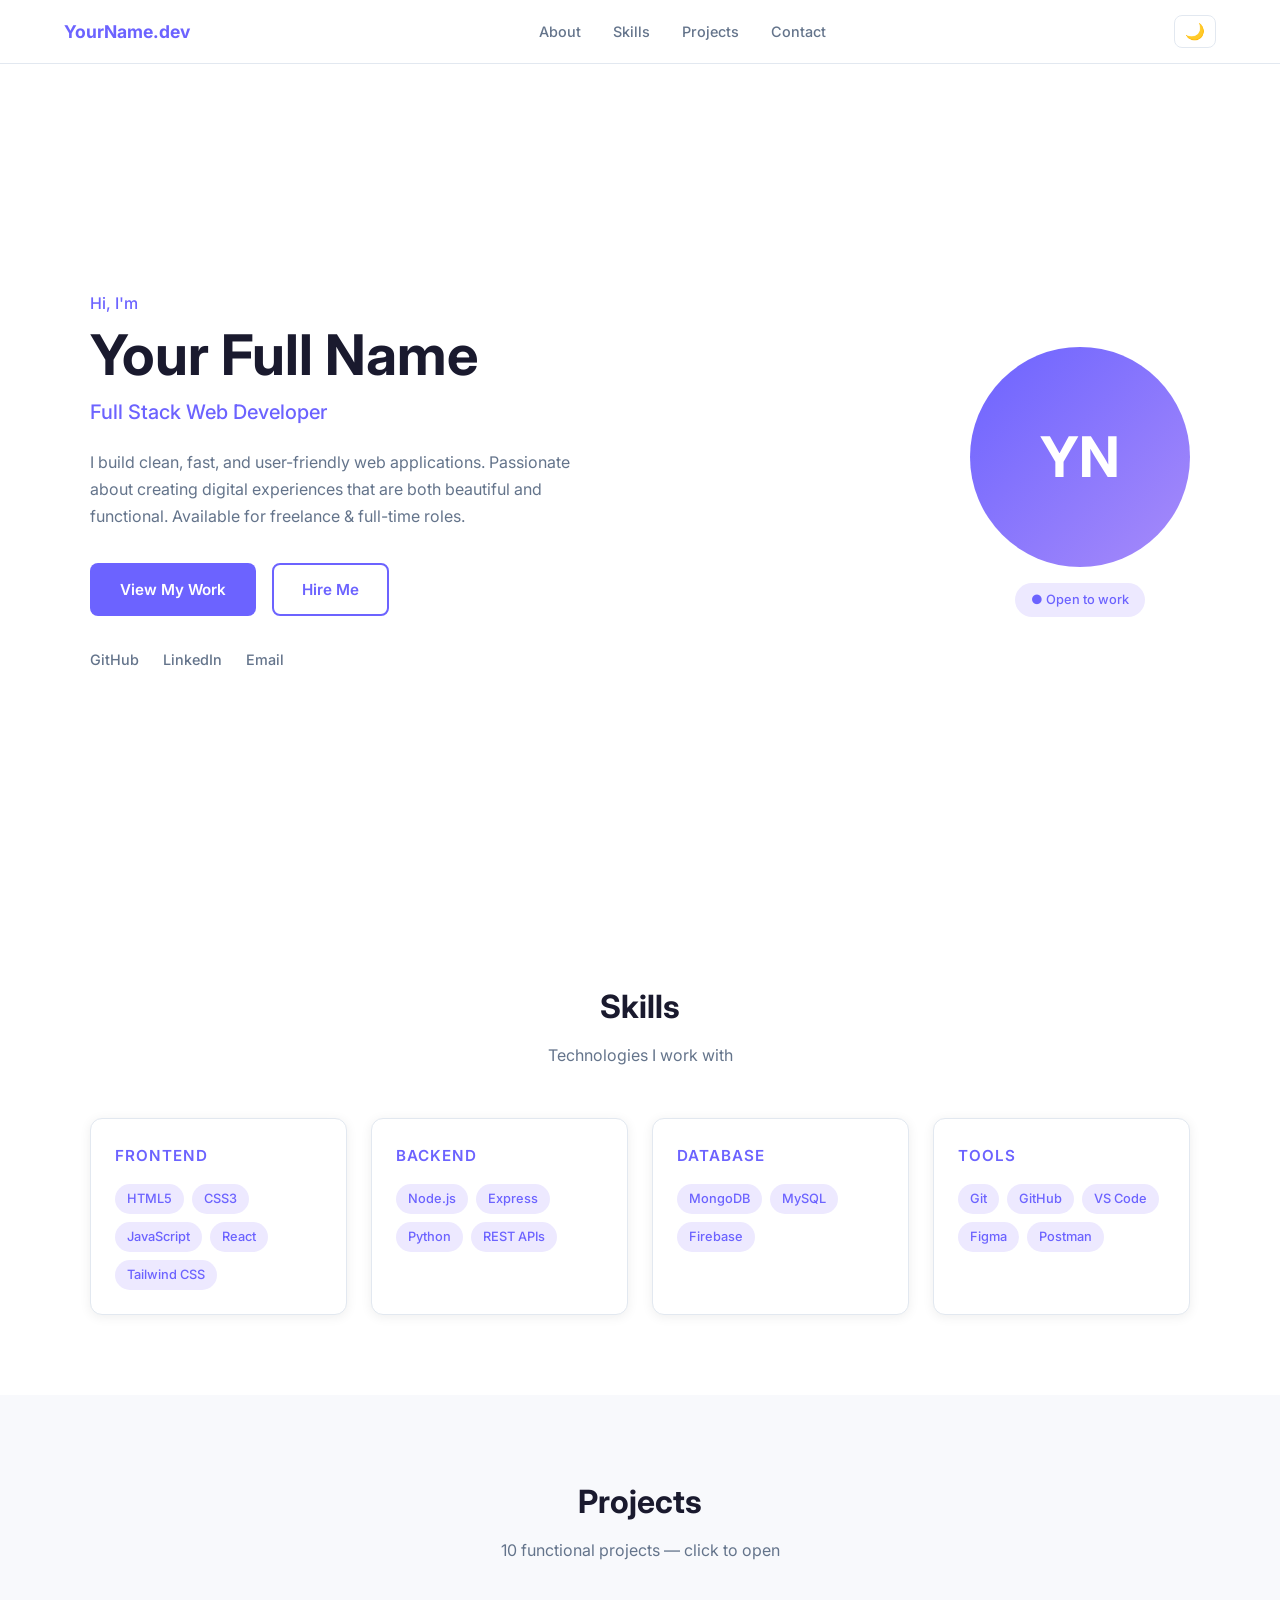
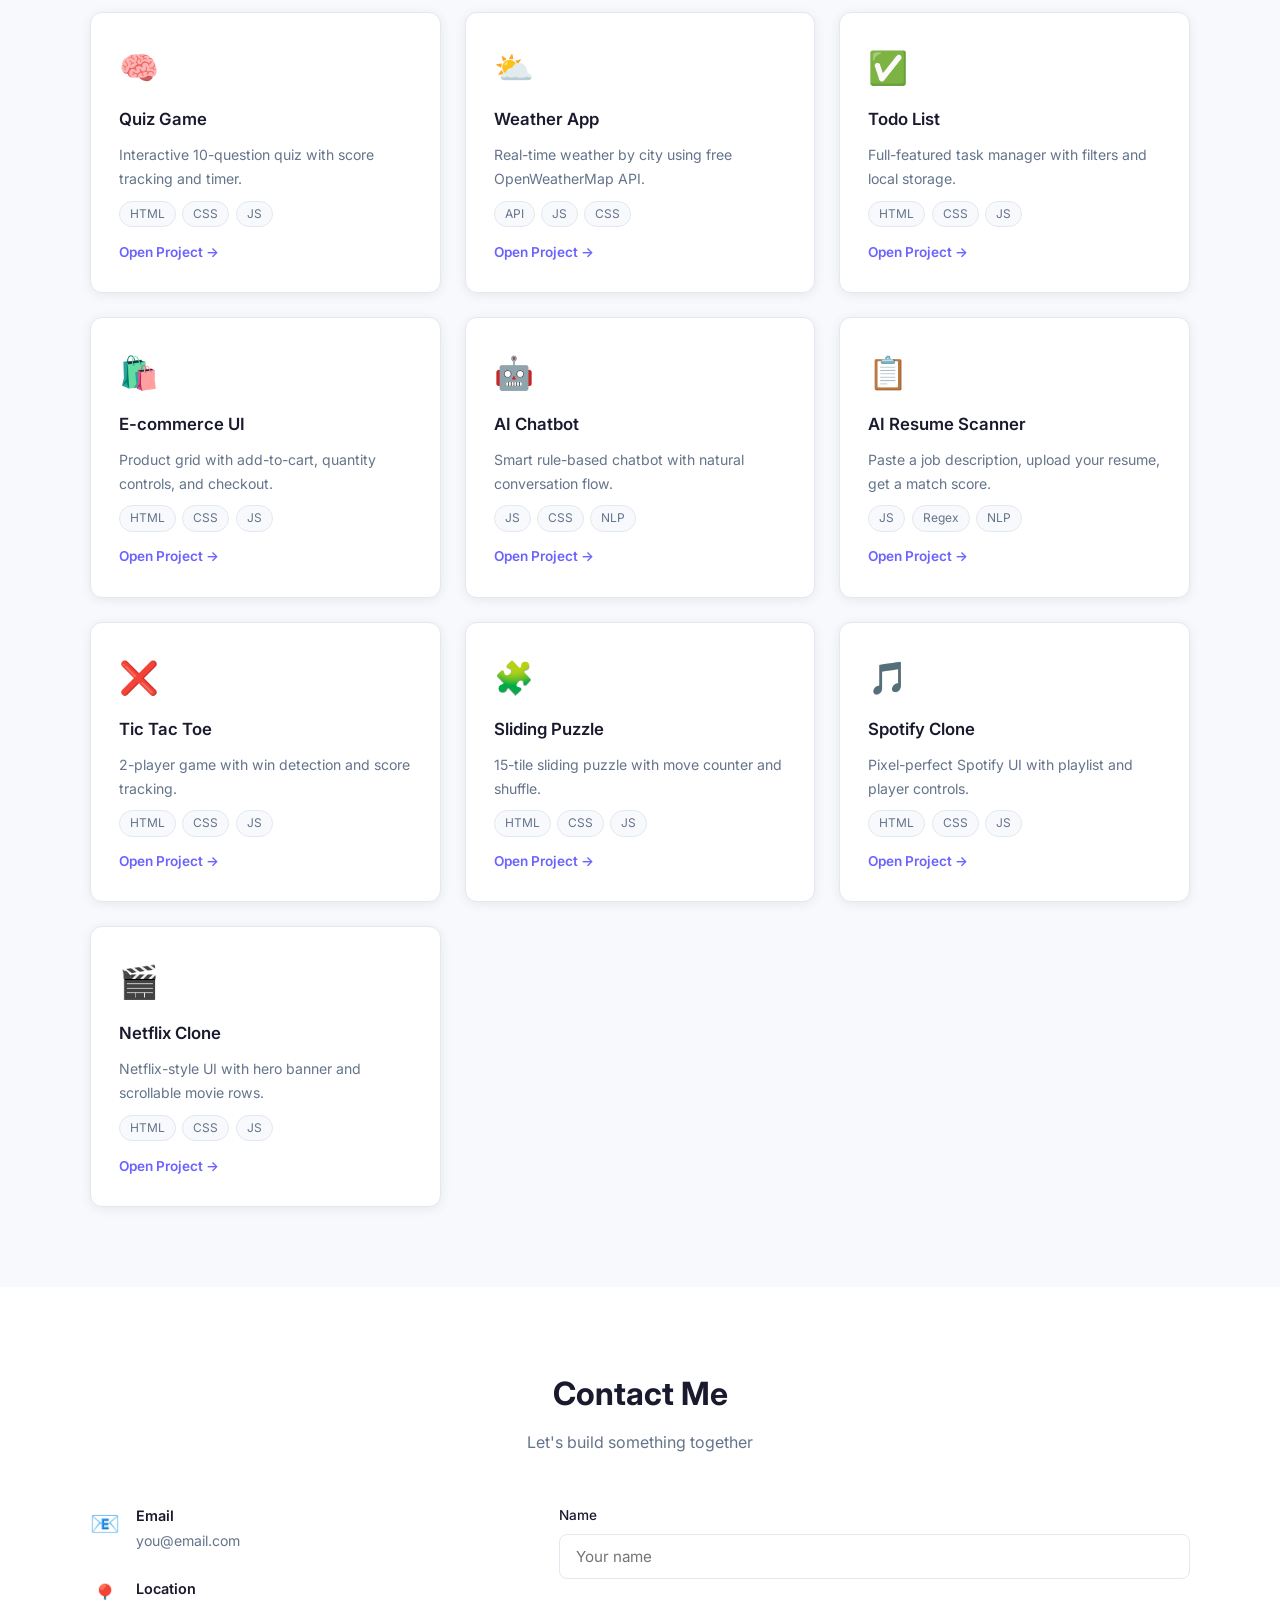
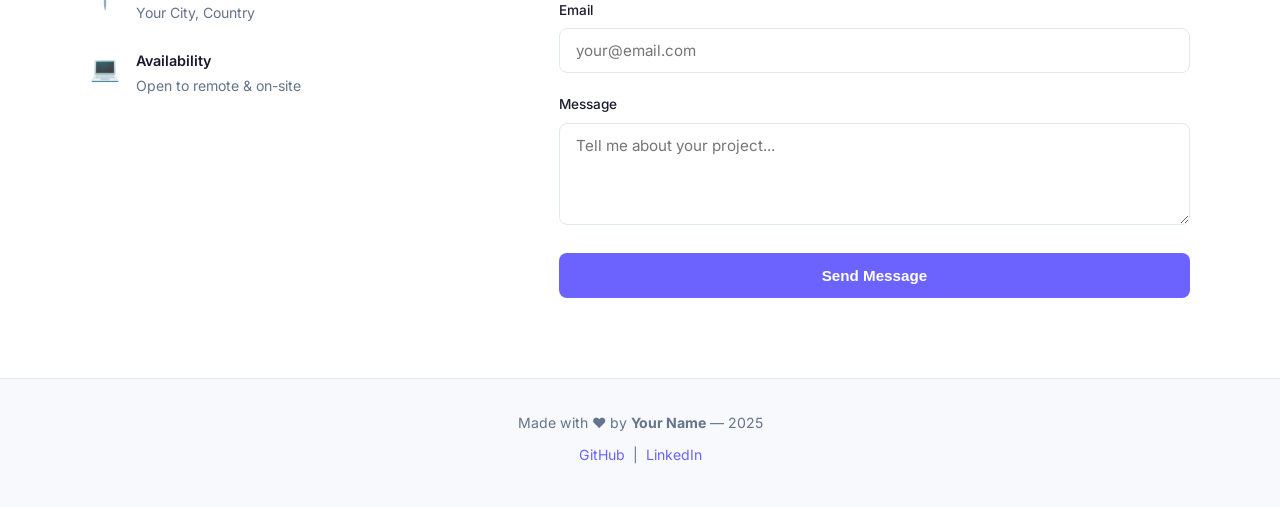
==== index.html @ c2b5650d "My portfolio website" ====
<!DOCTYPE html>
<html lang="en">
<head>
  <meta charset="UTF-8" />
  <meta name="viewport" content="width=device-width, initial-scale=1.0"/>
  <meta name="description" content="Your Name — Full Stack Web Developer Portfolio"/>
  <title>Your Name | Web Developer</title>
  <link rel="stylesheet" href="style.css"/>
  <link rel="preconnect" href="https://fonts.googleapis.com"/>
  <link href="https://fonts.googleapis.com/css2?family=Inter:wght@400;500;600;700&display=swap" rel="stylesheet"/>
</head>
<body>

  <!-- ====== NAVBAR ====== -->
  <nav class="navbar" id="navbar">
    <div class="nav-brand">YourName.dev</div>
    <ul class="nav-links">
      <li><a href="#about">About</a></li>
      <li><a href="#skills">Skills</a></li>
      <li><a href="#projects">Projects</a></li>
      <li><a href="#contact">Contact</a></li>
    </ul>
    <button class="theme-toggle" id="themeToggle" aria-label="Toggle dark mode">🌙</button>
    <button class="hamburger" id="hamburger">&#9776;</button>
  </nav>

  <!-- ====== HERO ====== -->
  <section class="hero" id="about">
    <div class="hero-content">
      <div class="hero-text">
        <p class="hero-greeting">Hi, I'm</p>
        <h1 class="hero-name">Your Full Name</h1>
        <h2 class="hero-title">Full Stack Web Developer</h2>
        <p class="hero-bio">
          I build clean, fast, and user-friendly web applications.
          Passionate about creating digital experiences that are both
          beautiful and functional. Available for freelance & full-time roles.
        </p>
        <div class="hero-buttons">
          <a href="#projects" class="btn btn-primary">View My Work</a>
          <a href="#contact" class="btn btn-outline">Hire Me</a>
        </div>
        <div class="hero-socials">
          <a href="https://github.com/yourhandle" target="_blank">GitHub</a>
          <a href="https://linkedin.com/in/yourhandle" target="_blank">LinkedIn</a>
          <a href="mailto:you@email.com">Email</a>
        </div>
      </div>
      <div class="hero-avatar">
        <div class="avatar-circle">
          <!-- Replace with your photo: <img src="photo.jpg" alt="Your Name"> -->
          <span>YN</span>
        </div>
        <div class="status-badge">&#x25CF; Open to work</div>
      </div>
    </div>
  </section>

  <!-- ====== SKILLS ====== -->
  <section class="section" id="skills">
    <div class="container">
      <h2 class="section-title">Skills</h2>
      <p class="section-subtitle">Technologies I work with</p>
      <div class="skills-grid">
        <div class="skill-category">
          <h3>Frontend</h3>
          <div class="skill-tags">
            <span class="tag">HTML5</span><span class="tag">CSS3</span>
            <span class="tag">JavaScript</span><span class="tag">React</span>
            <span class="tag">Tailwind CSS</span>
          </div>
        </div>
        <div class="skill-category">
          <h3>Backend</h3>
          <div class="skill-tags">
            <span class="tag">Node.js</span><span class="tag">Express</span>
            <span class="tag">Python</span><span class="tag">REST APIs</span>
          </div>
        </div>
        <div class="skill-category">
          <h3>Database</h3>
          <div class="skill-tags">
            <span class="tag">MongoDB</span><span class="tag">MySQL</span>
            <span class="tag">Firebase</span>
          </div>
        </div>
        <div class="skill-category">
          <h3>Tools</h3>
          <div class="skill-tags">
            <span class="tag">Git</span><span class="tag">GitHub</span>
            <span class="tag">VS Code</span><span class="tag">Figma</span>
            <span class="tag">Postman</span>
          </div>
        </div>
      </div>
    </div>
  </section>

  <!-- ====== PROJECTS ====== -->
  <section class="section section-alt" id="projects">
    <div class="container">
      <h2 class="section-title">Projects</h2>
      <p class="section-subtitle">10 functional projects — click to open</p>
      <div class="projects-grid">

        <a href="projects/quiz-game/index.html" class="project-card">
          <div class="project-icon">&#x1F9E0;</div>
          <h3>Quiz Game</h3>
          <p>Interactive 10-question quiz with score tracking and timer.</p>
          <div class="project-tags"><span>HTML</span><span>CSS</span><span>JS</span></div>
          <span class="project-link">Open Project →</span>
        </a>

        <a href="projects/weather-app/index.html" class="project-card">
          <div class="project-icon">&#x26C5;</div>
          <h3>Weather App</h3>
          <p>Real-time weather by city using free OpenWeatherMap API.</p>
          <div class="project-tags"><span>API</span><span>JS</span><span>CSS</span></div>
          <span class="project-link">Open Project →</span>
        </a>

        <a href="projects/todo-list/index.html" class="project-card">
          <div class="project-icon">&#x2705;</div>
          <h3>Todo List</h3>
          <p>Full-featured task manager with filters and local storage.</p>
          <div class="project-tags"><span>HTML</span><span>CSS</span><span>JS</span></div>
          <span class="project-link">Open Project →</span>
        </a>

        <a href="projects/ecommerce/index.html" class="project-card">
          <div class="project-icon">&#x1F6CD;&#xFE0F;</div>
          <h3>E-commerce UI</h3>
          <p>Product grid with add-to-cart, quantity controls, and checkout.</p>
          <div class="project-tags"><span>HTML</span><span>CSS</span><span>JS</span></div>
          <span class="project-link">Open Project →</span>
        </a>

        <a href="projects/chatbot/index.html" class="project-card">
          <div class="project-icon">&#x1F916;</div>
          <h3>AI Chatbot</h3>
          <p>Smart rule-based chatbot with natural conversation flow.</p>
          <div class="project-tags"><span>JS</span><span>CSS</span><span>NLP</span></div>
          <span class="project-link">Open Project →</span>
        </a>

        <a href="projects/resume-scanner/index.html" class="project-card">
          <div class="project-icon">&#x1F4CB;</div>
          <h3>AI Resume Scanner</h3>
          <p>Paste a job description, upload your resume, get a match score.</p>
          <div class="project-tags"><span>JS</span><span>Regex</span><span>NLP</span></div>
          <span class="project-link">Open Project →</span>
        </a>

        <a href="projects/tic-tac-toe/index.html" class="project-card">
          <div class="project-icon">&#x274C;</div>
          <h3>Tic Tac Toe</h3>
          <p>2-player game with win detection and score tracking.</p>
          <div class="project-tags"><span>HTML</span><span>CSS</span><span>JS</span></div>
          <span class="project-link">Open Project →</span>
        </a>

        <a href="projects/puzzle-game/index.html" class="project-card">
          <div class="project-icon">&#x1F9E9;</div>
          <h3>Sliding Puzzle</h3>
          <p>15-tile sliding puzzle with move counter and shuffle.</p>
          <div class="project-tags"><span>HTML</span><span>CSS</span><span>JS</span></div>
          <span class="project-link">Open Project →</span>
        </a>

        <a href="projects/spotify-clone/index.html" class="project-card">
          <div class="project-icon">&#x1F3B5;</div>
          <h3>Spotify Clone</h3>
          <p>Pixel-perfect Spotify UI with playlist and player controls.</p>
          <div class="project-tags"><span>HTML</span><span>CSS</span><span>JS</span></div>
          <span class="project-link">Open Project →</span>
        </a>

        <a href="projects/netflix-clone/index.html" class="project-card">
          <div class="project-icon">&#x1F3AC;</div>
          <h3>Netflix Clone</h3>
          <p>Netflix-style UI with hero banner and scrollable movie rows.</p>
          <div class="project-tags"><span>HTML</span><span>CSS</span><span>JS</span></div>
          <span class="project-link">Open Project →</span>
        </a>

      </div>
    </div>
  </section>

  <!-- ====== CONTACT ====== -->
  <section class="section" id="contact">
    <div class="container contact-container">
      <h2 class="section-title">Contact Me</h2>
      <p class="section-subtitle">Let's build something together</p>
      <div class="contact-grid">
        <div class="contact-info">
          <div class="contact-item">
            <span class="contact-icon">&#x1F4E7;</span>
            <div><strong>Email</strong><p>you@email.com</p></div>
          </div>
          <div class="contact-item">
            <span class="contact-icon">&#x1F4CD;</span>
            <div><strong>Location</strong><p>Your City, Country</p></div>
          </div>
          <div class="contact-item">
            <span class="contact-icon">&#x1F4BB;</span>
            <div><strong>Availability</strong><p>Open to remote & on-site</p></div>
          </div>
        </div>
        <form class="contact-form" id="contactForm">
          <div class="form-group">
            <label for="name">Name</label>
            <input type="text" id="name" placeholder="Your name" required/>
          </div>
          <div class="form-group">
            <label for="email">Email</label>
            <input type="email" id="email" placeholder="your@email.com" required/>
          </div>
          <div class="form-group">
            <label for="message">Message</label>
            <textarea id="message" rows="4" placeholder="Tell me about your project..." required></textarea>
          </div>
          <button type="submit" class="btn btn-primary full-width">Send Message</button>
        </form>
      </div>
    </div>
  </section>

  <!-- ====== FOOTER ====== -->
  <footer class="footer">
    <p>Made with &#x2665; by <strong>Your Name</strong> &mdash; 2025</p>
    <p><a href="https://github.com/yourhandle" target="_blank">GitHub</a> &nbsp;|&nbsp;
       <a href="https://linkedin.com/in/yourhandle" target="_blank">LinkedIn</a></p>
  </footer>

  <script src="script.js"></script>
</body>
</html>
---- style.css ----
/* ===== RESET & VARIABLES ===== */
*, *::before, *::after { box-sizing: border-box; margin: 0; padding: 0; }

:root {
  --bg: #ffffff;
  --bg-alt: #f8f9fc;
  --text: #1a1a2e;
  --text-muted: #64748b;
  --accent: #6c63ff;
  --accent-light: #ede9ff;
  --border: #e2e8f0;
  --card-shadow: 0 2px 12px rgba(0,0,0,0.07);
  --radius: 12px;
  --font: 'Inter', sans-serif;
  --transition: 0.25s ease;
}

[data-theme="dark"] {
  --bg: #0f0f1a;
  --bg-alt: #1a1a2e;
  --text: #f0f0ff;
  --text-muted: #94a3b8;
  --accent: #a78bfa;
  --accent-light: #2d2b55;
  --border: #2d2b55;
  --card-shadow: 0 2px 12px rgba(0,0,0,0.4);
}

html { scroll-behavior: smooth; }
body { font-family: var(--font); background: var(--bg); color: var(--text); line-height: 1.7; transition: background var(--transition), color var(--transition); }

a { text-decoration: none; color: inherit; }

/* ===== NAVBAR ===== */
.navbar {
  position: sticky; top: 0; z-index: 1000;
  display: flex; align-items: center; justify-content: space-between;
  padding: 0 5%; height: 64px;
  background: rgba(255,255,255,0.9); backdrop-filter: blur(12px);
  border-bottom: 1px solid var(--border);
  transition: background var(--transition);
}
[data-theme="dark"] .navbar { background: rgba(15,15,26,0.9); }
.nav-brand { font-size: 1.1rem; font-weight: 700; color: var(--accent); }
.nav-links { display: flex; gap: 2rem; list-style: none; }
.nav-links a { font-size: 0.9rem; font-weight: 500; color: var(--text-muted); transition: color var(--transition); }
.nav-links a:hover { color: var(--accent); }
.theme-toggle { background: none; border: 1px solid var(--border); border-radius: 8px; padding: 6px 10px; cursor: pointer; font-size: 1rem; color: var(--text); }
.hamburger { display: none; background: none; border: none; font-size: 1.5rem; cursor: pointer; color: var(--text); }

/* ===== HERO ===== */
.hero { min-height: calc(100vh - 64px); display: flex; align-items: center; padding: 4rem 5%; }
.hero-content { display: flex; align-items: center; justify-content: space-between; gap: 3rem; max-width: 1100px; margin: auto; width: 100%; }
.hero-text { flex: 1; }
.hero-greeting { color: var(--accent); font-weight: 500; font-size: 1rem; margin-bottom: 0.5rem; }
.hero-name { font-size: clamp(2.2rem, 5vw, 3.5rem); font-weight: 700; line-height: 1.1; margin-bottom: 0.5rem; }
.hero-title { font-size: 1.25rem; color: var(--accent); font-weight: 500; margin-bottom: 1.25rem; }
.hero-bio { color: var(--text-muted); max-width: 500px; margin-bottom: 2rem; font-size: 1rem; }
.hero-buttons { display: flex; gap: 1rem; flex-wrap: wrap; margin-bottom: 2rem; }
.hero-socials { display: flex; gap: 1.5rem; }
.hero-socials a { color: var(--text-muted); font-size: 0.9rem; font-weight: 500; border-bottom: 1px solid transparent; transition: all var(--transition); }
.hero-socials a:hover { color: var(--accent); border-color: var(--accent); }

.hero-avatar { flex-shrink: 0; text-align: center; }
.avatar-circle {
  width: 220px; height: 220px; border-radius: 50%;
  background: linear-gradient(135deg, var(--accent), #a78bfa);
  display: flex; align-items: center; justify-content: center;
  font-size: 3.5rem; font-weight: 700; color: white;
  margin: 0 auto 1rem; overflow: hidden;
}
.avatar-circle img { width: 100%; height: 100%; object-fit: cover; }
.status-badge { display: inline-block; padding: 6px 16px; background: var(--accent-light); color: var(--accent); border-radius: 99px; font-size: 0.8rem; font-weight: 500; }

/* ===== BUTTONS ===== */
.btn { display: inline-block; padding: 0.75rem 1.75rem; border-radius: 8px; font-size: 0.95rem; font-weight: 600; cursor: pointer; transition: all var(--transition); border: 2px solid transparent; }
.btn-primary { background: var(--accent); color: white; }
.btn-primary:hover { background: #5a52d5; transform: translateY(-1px); }
.btn-outline { border-color: var(--accent); color: var(--accent); background: transparent; }
.btn-outline:hover { background: var(--accent-light); }
.full-width { width: 100%; text-align: center; }

/* ===== SECTIONS ===== */
.section { padding: 5rem 5%; }
.section-alt { background: var(--bg-alt); }
.container { max-width: 1100px; margin: auto; }
.section-title { font-size: 2rem; font-weight: 700; text-align: center; margin-bottom: 0.5rem; }
.section-subtitle { text-align: center; color: var(--text-muted); margin-bottom: 3rem; font-size: 1rem; }

/* ===== SKILLS ===== */
.skills-grid { display: grid; grid-template-columns: repeat(auto-fit, minmax(220px, 1fr)); gap: 1.5rem; }
.skill-category { background: var(--bg); border: 1px solid var(--border); border-radius: var(--radius); padding: 1.5rem; box-shadow: var(--card-shadow); }
.skill-category h3 { font-size: 0.95rem; text-transform: uppercase; letter-spacing: 1px; color: var(--accent); margin-bottom: 1rem; font-weight: 600; }
.skill-tags { display: flex; flex-wrap: wrap; gap: 0.5rem; }
.tag { background: var(--accent-light); color: var(--accent); padding: 4px 12px; border-radius: 99px; font-size: 0.8rem; font-weight: 500; }

/* ===== PROJECTS GRID ===== */
.projects-grid { display: grid; grid-template-columns: repeat(auto-fill, minmax(280px, 1fr)); gap: 1.5rem; }
.project-card {
  background: var(--bg); border: 1px solid var(--border); border-radius: var(--radius);
  padding: 1.75rem; box-shadow: var(--card-shadow);
  display: flex; flex-direction: column; gap: 0.6rem;
  transition: transform var(--transition), box-shadow var(--transition), border-color var(--transition);
  cursor: pointer;
}
.project-card:hover { transform: translateY(-4px); box-shadow: 0 8px 24px rgba(108,99,255,0.15); border-color: var(--accent); }
.project-icon { font-size: 2rem; }
.project-card h3 { font-size: 1.05rem; font-weight: 600; }
.project-card p { color: var(--text-muted); font-size: 0.88rem; flex: 1; }
.project-tags { display: flex; flex-wrap: wrap; gap: 0.4rem; }
.project-tags span { background: var(--bg-alt); border: 1px solid var(--border); color: var(--text-muted); padding: 2px 10px; border-radius: 99px; font-size: 0.75rem; }
.project-link { color: var(--accent); font-size: 0.85rem; font-weight: 600; margin-top: 0.25rem; }

/* ===== CONTACT ===== */
.contact-grid { display: grid; grid-template-columns: 1fr 1.5fr; gap: 3rem; align-items: start; }
.contact-info { display: flex; flex-direction: column; gap: 1.5rem; }
.contact-item { display: flex; align-items: flex-start; gap: 1rem; }
.contact-icon { font-size: 1.5rem; }
.contact-item strong { display: block; font-size: 0.9rem; font-weight: 600; }
.contact-item p { color: var(--text-muted); font-size: 0.88rem; }
.contact-form { display: flex; flex-direction: column; gap: 1.25rem; }
.form-group label { display: block; font-size: 0.85rem; font-weight: 500; margin-bottom: 0.4rem; }
.form-group input, .form-group textarea {
  width: 100%; padding: 0.75rem 1rem;
  border: 1px solid var(--border); border-radius: 8px;
  background: var(--bg); color: var(--text); font-family: var(--font); font-size: 0.95rem;
  transition: border-color var(--transition);
}
.form-group input:focus, .form-group textarea:focus { outline: none; border-color: var(--accent); }
.form-group textarea { resize: vertical; }

/* ===== FOOTER ===== */
.footer { background: var(--bg-alt); border-top: 1px solid var(--border); text-align: center; padding: 2rem; }
.footer p { color: var(--text-muted); font-size: 0.88rem; margin-bottom: 0.5rem; }
.footer a { color: var(--accent); }

/* ===== ANIMATIONS ===== */
.fade-in { opacity: 0; transform: translateY(24px); transition: opacity 0.6s ease, transform 0.6s ease; }
.fade-in.visible { opacity: 1; transform: translateY(0); }

/* ===== RESPONSIVE ===== */
@media (max-width: 768px) {
  .hero-content { flex-direction: column-reverse; text-align: center; }
  .hero-bio { margin: 0 auto 2rem; }
  .hero-buttons, .hero-socials { justify-content: center; }
  .avatar-circle { width: 160px; height: 160px; font-size: 2.5rem; }
  .nav-links { display: none; flex-direction: column; position: absolute; top: 64px; left: 0; right: 0; background: var(--bg); border-bottom: 1px solid var(--border); padding: 1rem; gap: 1rem; }
  .nav-links.open { display: flex; }
  .hamburger { display: block; }
  .contact-grid { grid-template-columns: 1fr; }
  .section { padding: 3.5rem 5%; }
}
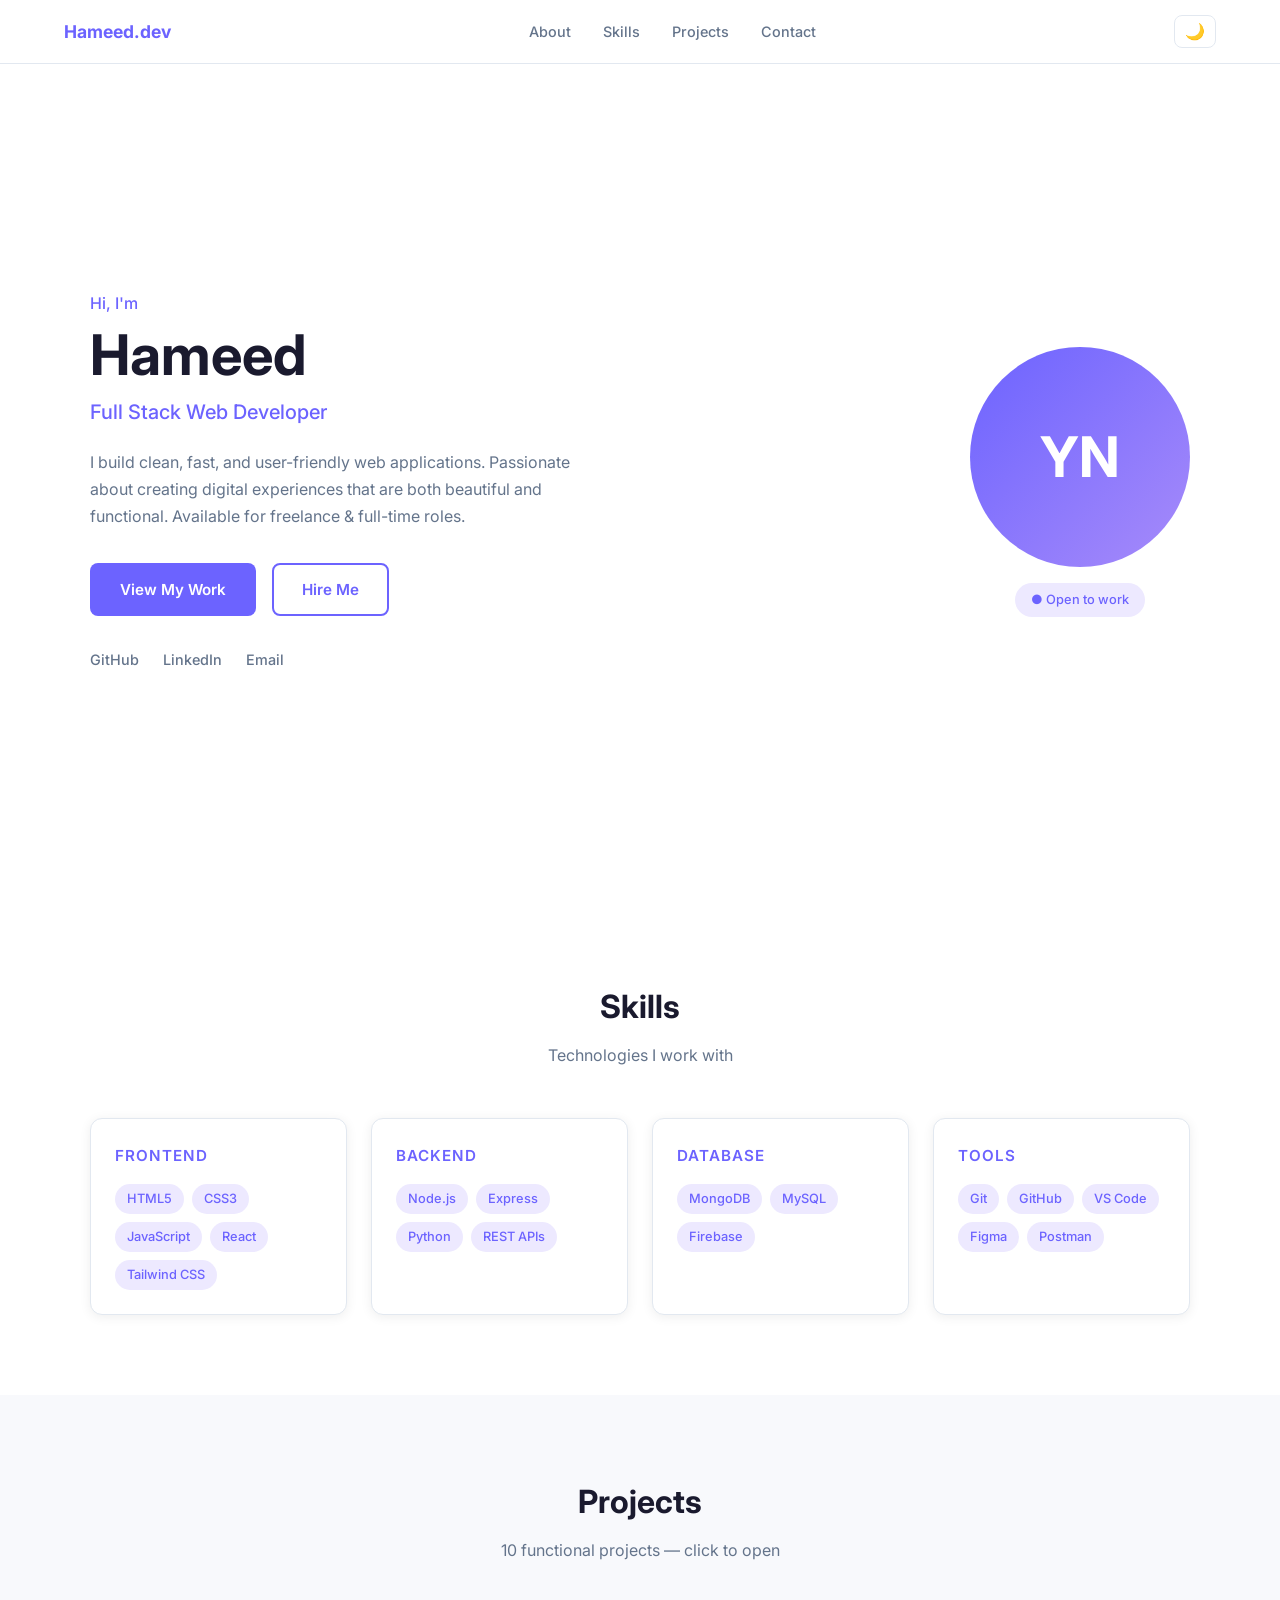
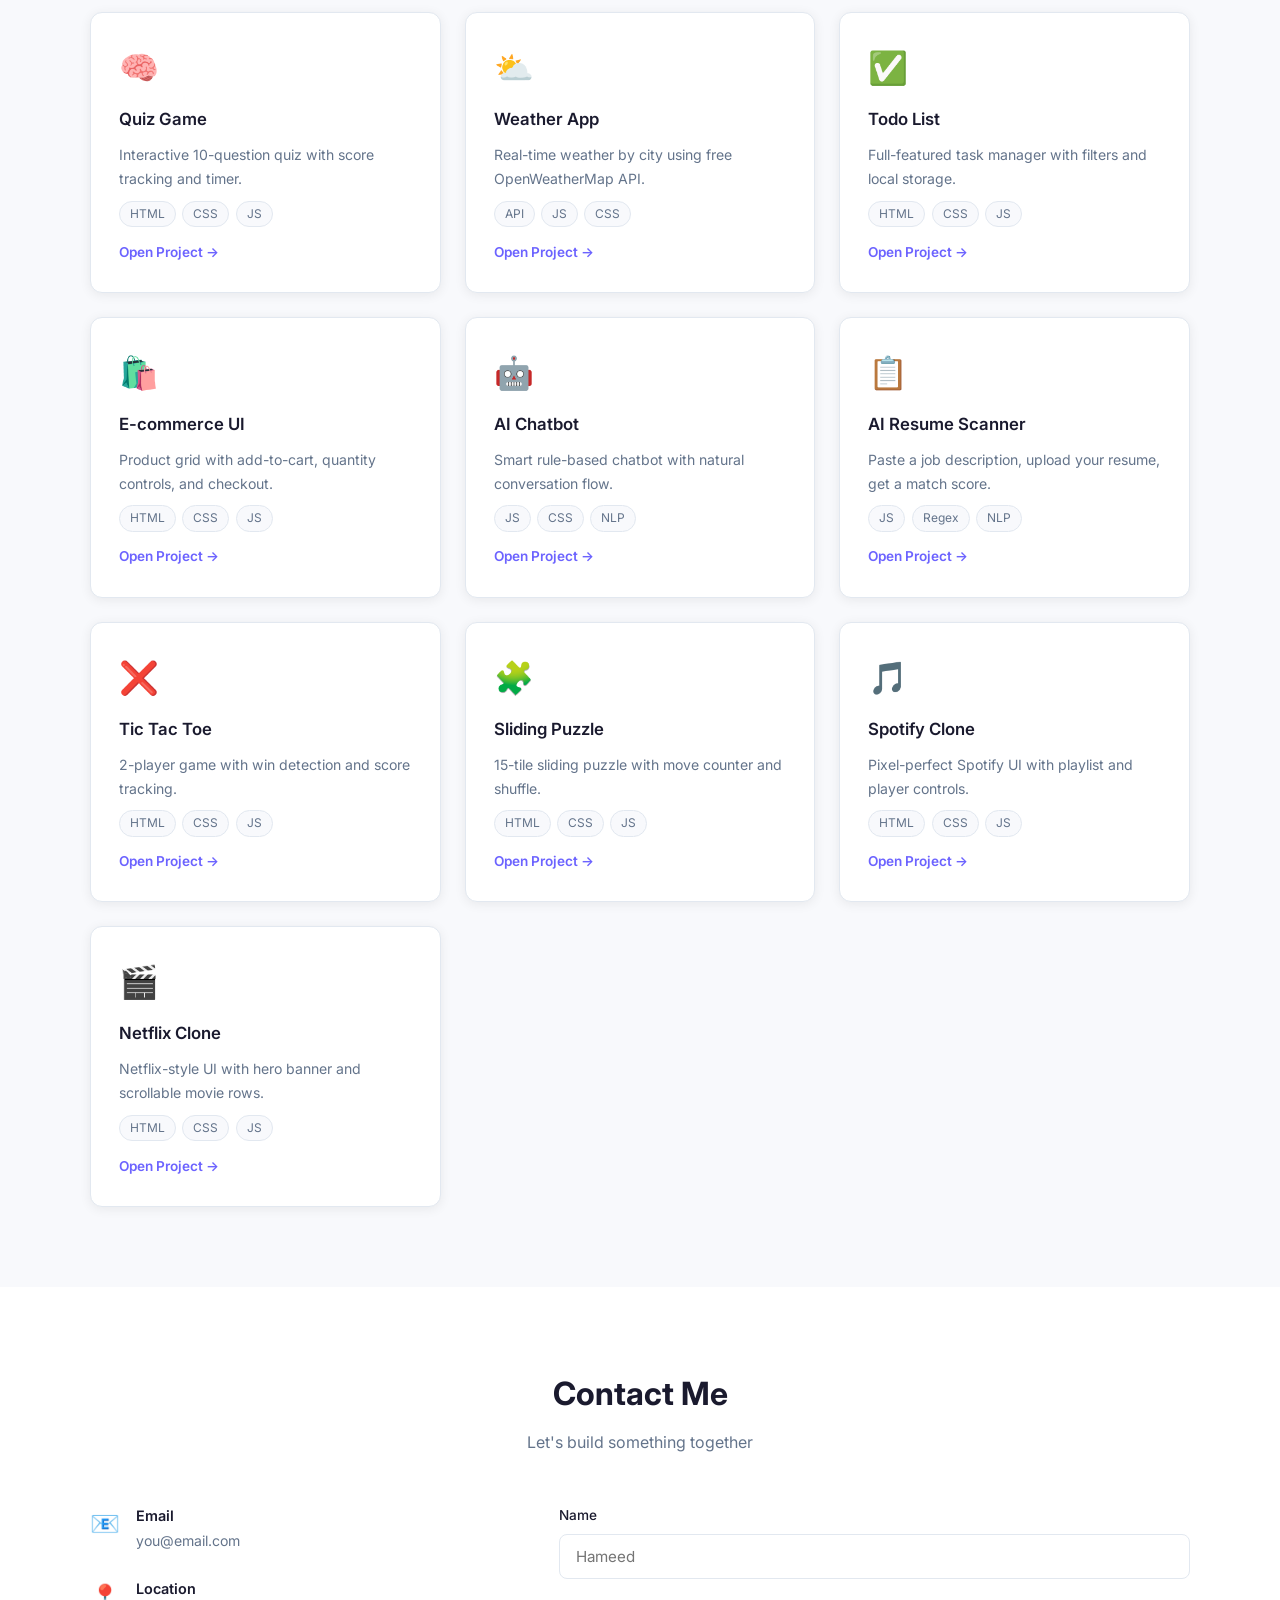
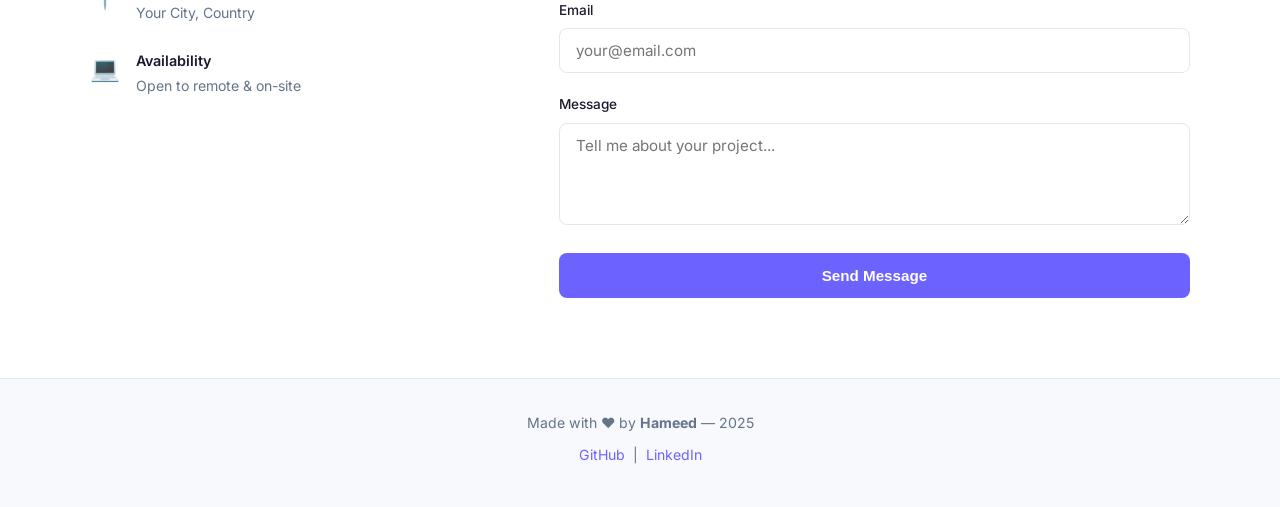
==== commit 46c68623: "remove site" ====
--- a/index.html
+++ b/index.html
@@ -3,7 +3,7 @@
 <head>
   <meta charset="UTF-8" />
   <meta name="viewport" content="width=device-width, initial-scale=1.0"/>
-  <meta name="description" content="Your Name — Full Stack Web Developer Portfolio"/>
+  <meta name="description" content="Hameed — Full Stack Web Developer Portfolio"/>
   <title>Your Name | Web Developer</title>
   <link rel="stylesheet" href="style.css"/>
   <link rel="preconnect" href="https://fonts.googleapis.com"/>
@@ -13,7 +13,7 @@
 
   <!-- ====== NAVBAR ====== -->
   <nav class="navbar" id="navbar">
-    <div class="nav-brand">YourName.dev</div>
+    <div class="nav-brand">Hameed.dev</div>
     <ul class="nav-links">
       <li><a href="#about">About</a></li>
       <li><a href="#skills">Skills</a></li>
@@ -29,7 +29,7 @@
     <div class="hero-content">
       <div class="hero-text">
         <p class="hero-greeting">Hi, I'm</p>
-        <h1 class="hero-name">Your Full Name</h1>
+        <h1 class="hero-name">Hameed</h1>
         <h2 class="hero-title">Full Stack Web Developer</h2>
         <p class="hero-bio">
           I build clean, fast, and user-friendly web applications.
@@ -48,7 +48,7 @@
       </div>
       <div class="hero-avatar">
         <div class="avatar-circle">
-          <!-- Replace with your photo: <img src="photo.jpg" alt="Your Name"> -->
+          <!-- Replace with your photo: <img src="photo.png" alt="Hameed"> -->
           <span>YN</span>
         </div>
         <div class="status-badge">&#x25CF; Open to work</div>
@@ -210,7 +210,7 @@
         <form class="contact-form" id="contactForm">
           <div class="form-group">
             <label for="name">Name</label>
-            <input type="text" id="name" placeholder="Your name" required/>
+            <input type="text" id="name" placeholder="Hameed" required/>
           </div>
           <div class="form-group">
             <label for="email">Email</label>
@@ -228,7 +228,7 @@
 
   <!-- ====== FOOTER ====== -->
   <footer class="footer">
-    <p>Made with &#x2665; by <strong>Your Name</strong> &mdash; 2025</p>
+    <p>Made with &#x2665; by <strong>Hameed</strong> &mdash; 2025</p>
     <p><a href="https://github.com/yourhandle" target="_blank">GitHub</a> &nbsp;|&nbsp;
        <a href="https://linkedin.com/in/yourhandle" target="_blank">LinkedIn</a></p>
   </footer>
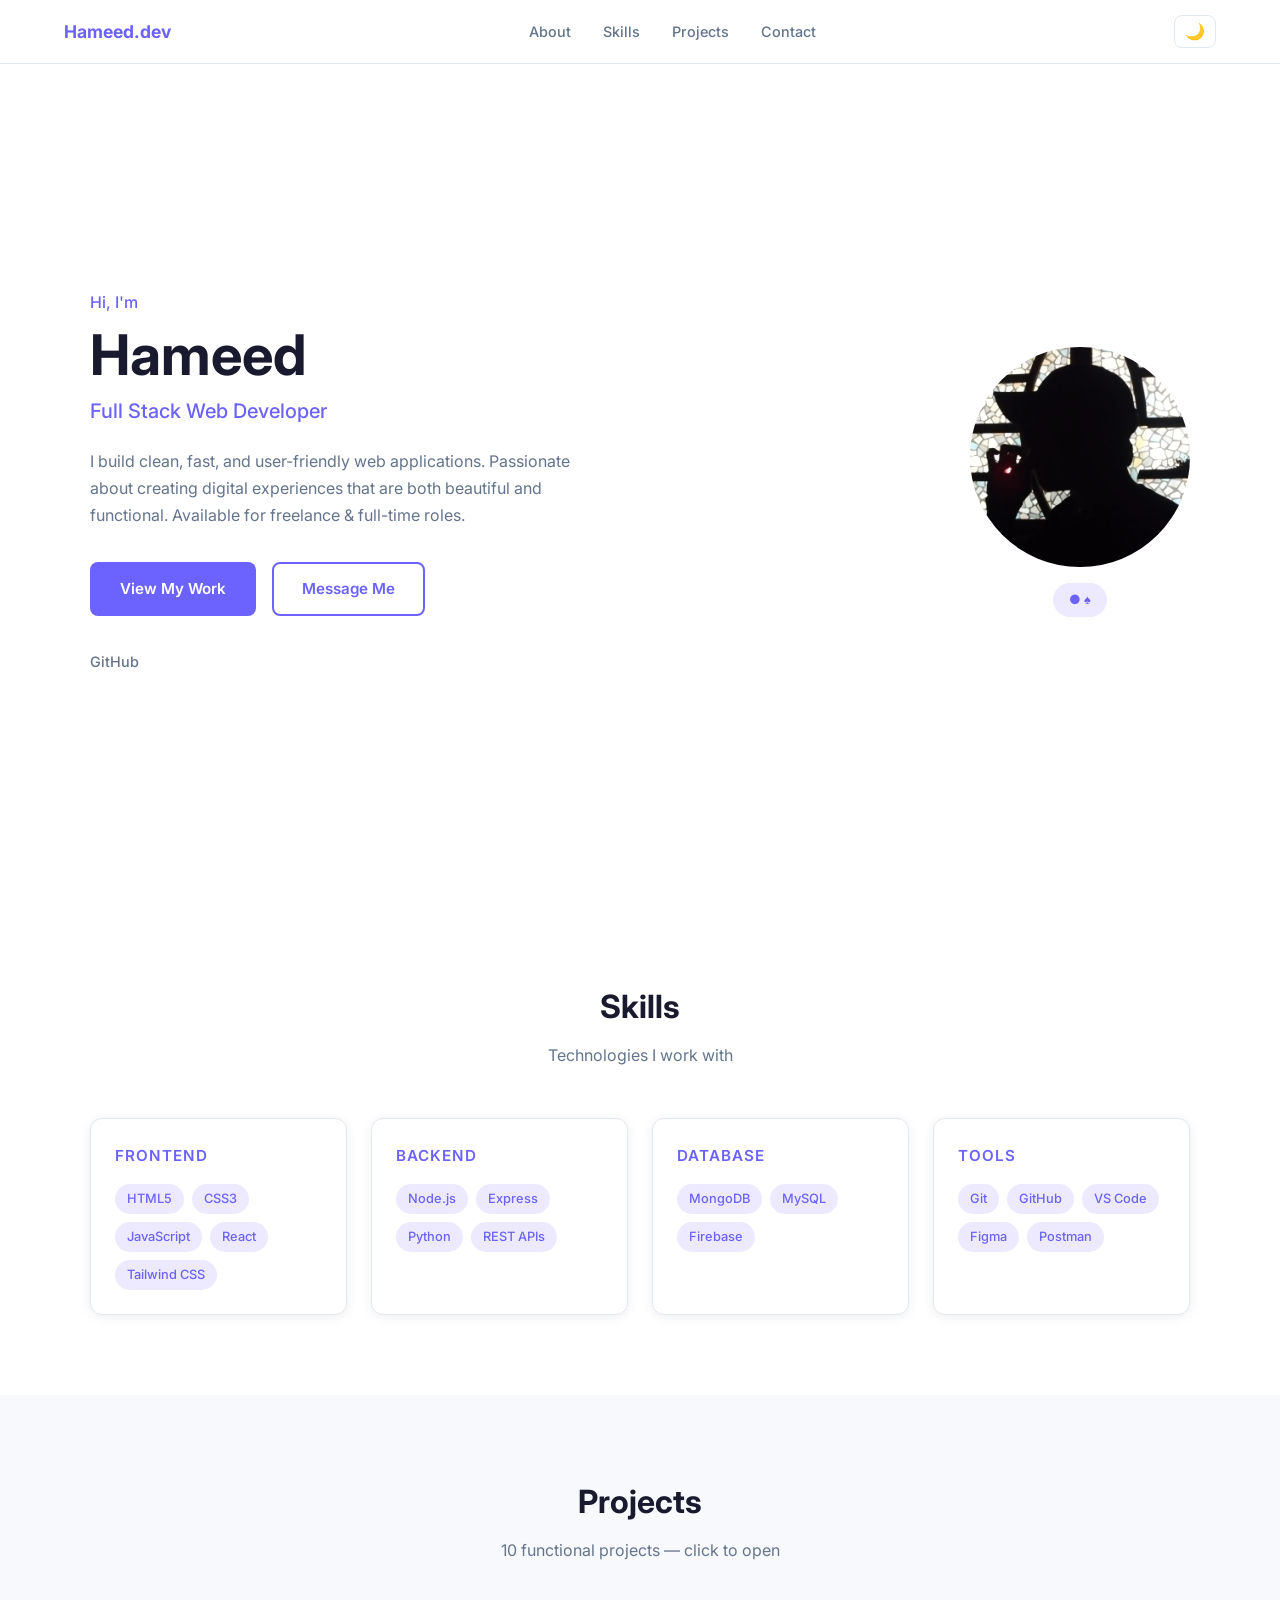
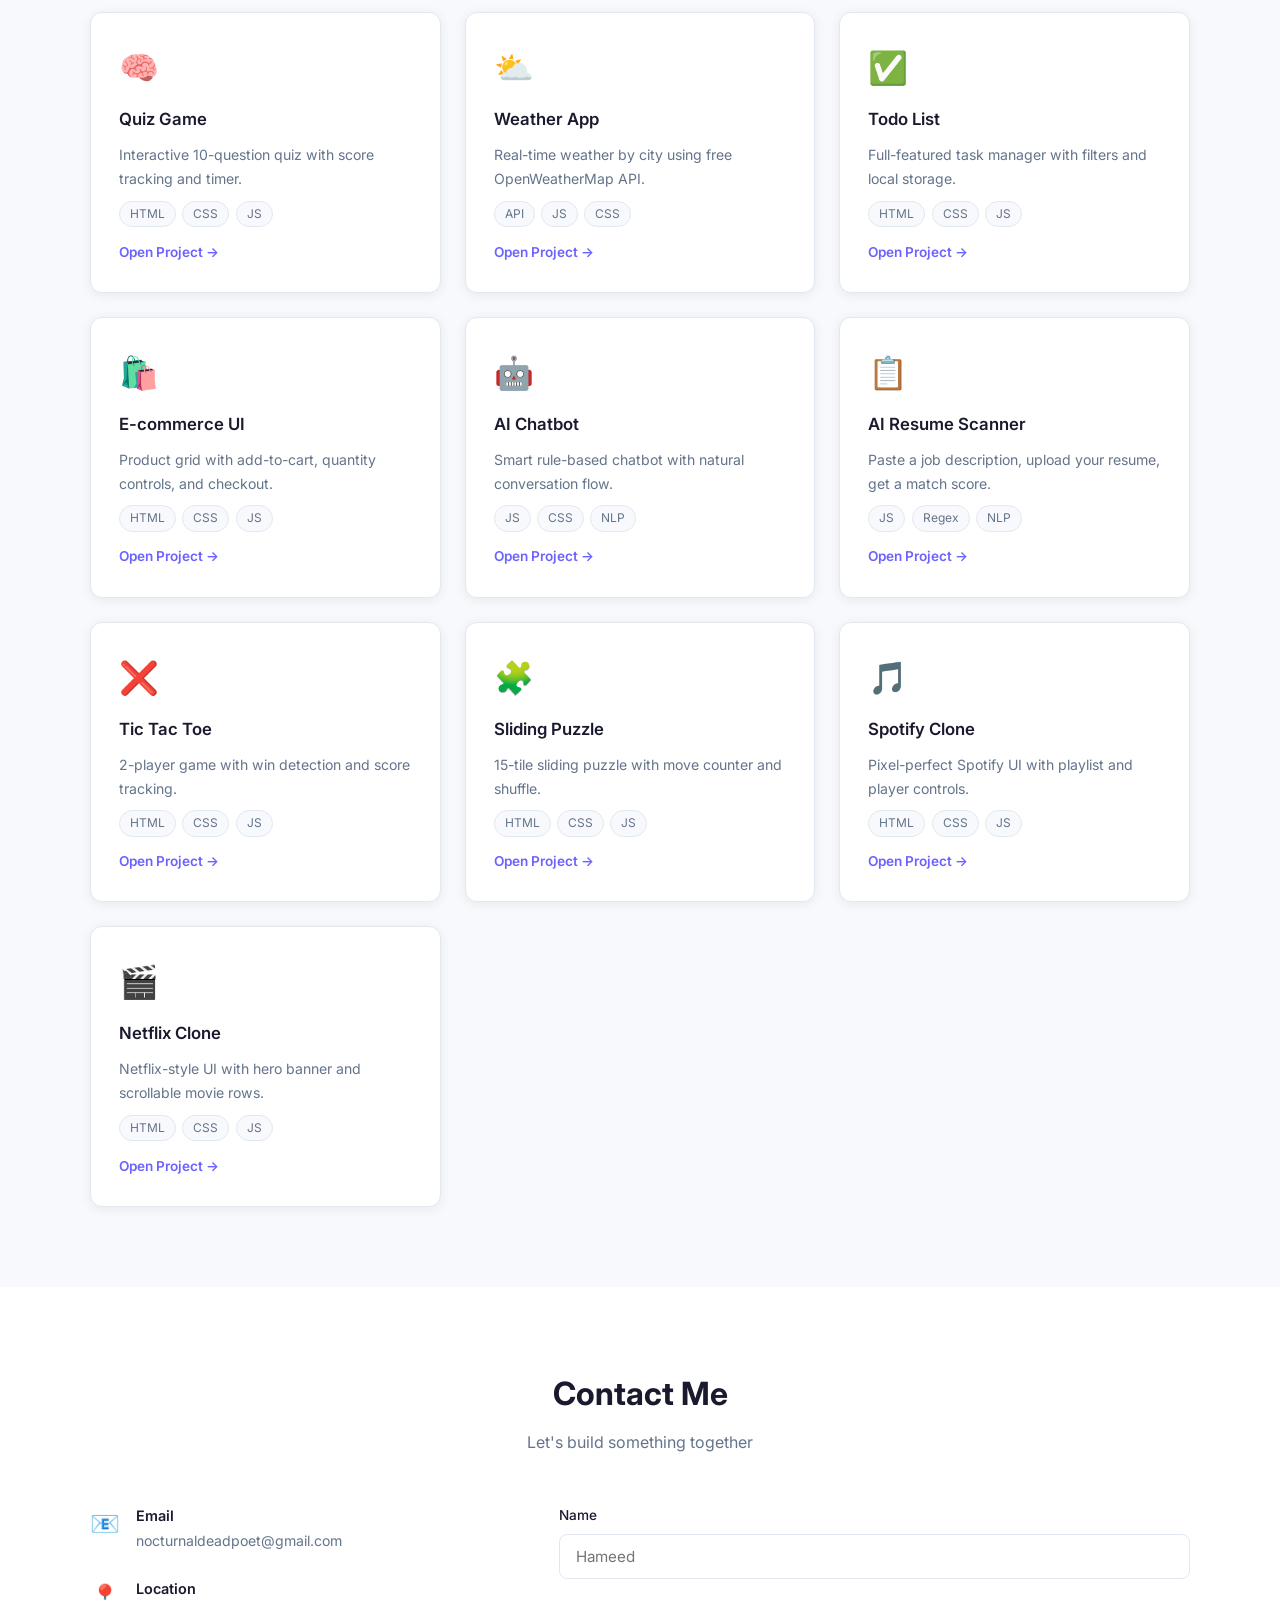
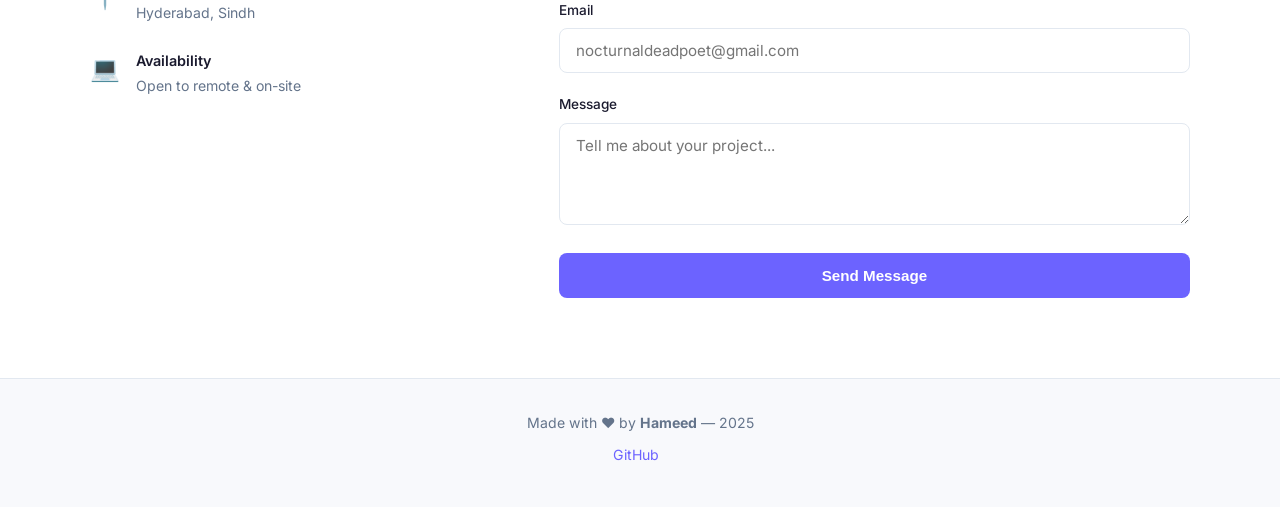
==== commit 8d58444c: "Update index.html avatar" ====
--- a/index.html
+++ b/index.html
@@ -4,7 +4,7 @@
   <meta charset="UTF-8" />
   <meta name="viewport" content="width=device-width, initial-scale=1.0"/>
   <meta name="description" content="Hameed — Full Stack Web Developer Portfolio"/>
-  <title>Your Name | Web Developer</title>
+  <title>Hameed | Web Developer</title>
   <link rel="stylesheet" href="style.css"/>
   <link rel="preconnect" href="https://fonts.googleapis.com"/>
   <link href="https://fonts.googleapis.com/css2?family=Inter:wght@400;500;600;700&display=swap" rel="stylesheet"/>
@@ -38,20 +38,17 @@
         </p>
         <div class="hero-buttons">
           <a href="#projects" class="btn btn-primary">View My Work</a>
-          <a href="#contact" class="btn btn-outline">Hire Me</a>
+          <a href="#contact" class="btn btn-outline">Message Me</a>
         </div>
         <div class="hero-socials">
-          <a href="https://github.com/yourhandle" target="_blank">GitHub</a>
-          <a href="https://linkedin.com/in/yourhandle" target="_blank">LinkedIn</a>
-          <a href="mailto:you@email.com">Email</a>
+          <a href="https://github.com/nocturnehameedkhan" target="_blank">GitHub</a>
         </div>
       </div>
       <div class="hero-avatar">
         <div class="avatar-circle">
-          <!-- Replace with your photo: <img src="photo.png" alt="Hameed"> -->
-          <span>YN</span>
-        </div>
-        <div class="status-badge">&#x25CF; Open to work</div>
+          <img src="photo/profile.png" alt="photo.png">
+        </div>
+        <div class="status-badge">&#x25CF; ♠ </div>
       </div>
     </div>
   </section>
@@ -196,11 +193,11 @@
         <div class="contact-info">
           <div class="contact-item">
             <span class="contact-icon">&#x1F4E7;</span>
-            <div><strong>Email</strong><p>you@email.com</p></div>
+            <div><strong>Email</strong><p>nocturnaldeadpoet@gmail.com</p></div>
           </div>
           <div class="contact-item">
             <span class="contact-icon">&#x1F4CD;</span>
-            <div><strong>Location</strong><p>Your City, Country</p></div>
+            <div><strong>Location</strong><p>Hyderabad, Sindh</p></div>
           </div>
           <div class="contact-item">
             <span class="contact-icon">&#x1F4BB;</span>
@@ -214,7 +211,7 @@
           </div>
           <div class="form-group">
             <label for="email">Email</label>
-            <input type="email" id="email" placeholder="your@email.com" required/>
+            <input type="email" id="email" placeholder="nocturnaldeadpoet@gmail.com" required/>
           </div>
           <div class="form-group">
             <label for="message">Message</label>
@@ -229,8 +226,7 @@
   <!-- ====== FOOTER ====== -->
   <footer class="footer">
     <p>Made with &#x2665; by <strong>Hameed</strong> &mdash; 2025</p>
-    <p><a href="https://github.com/yourhandle" target="_blank">GitHub</a> &nbsp;|&nbsp;
-       <a href="https://linkedin.com/in/yourhandle" target="_blank">LinkedIn</a></p>
+    <p><a href="https://github.com/yourhandle" target="_blank">GitHub</a> &nbsp;
   </footer>
 
   <script src="script.js"></script>
--- a/style.css
+++ b/style.css
@@ -31,6 +31,19 @@
 
 a { text-decoration: none; color: inherit; }
 
+.avatar-circle {
+  width: 120px;
+  height: 120px;
+  border-radius: 50%;
+  overflow: hidden;
+}
+
+.avatar-circle img {
+  width: 100%;
+  height: 100%;
+  object-fit: cover;
+}
+
 /* ===== NAVBAR ===== */
 .navbar {
   position: sticky; top: 0; z-index: 1000;
@@ -57,7 +70,6 @@
 .hero-title { font-size: 1.25rem; color: var(--accent); font-weight: 500; margin-bottom: 1.25rem; }
 .hero-bio { color: var(--text-muted); max-width: 500px; margin-bottom: 2rem; font-size: 1rem; }
 .hero-buttons { display: flex; gap: 1rem; flex-wrap: wrap; margin-bottom: 2rem; }
-.hero-socials { display: flex; gap: 1.5rem; }
 .hero-socials a { color: var(--text-muted); font-size: 0.9rem; font-weight: 500; border-bottom: 1px solid transparent; transition: all var(--transition); }
 .hero-socials a:hover { color: var(--accent); border-color: var(--accent); }
 
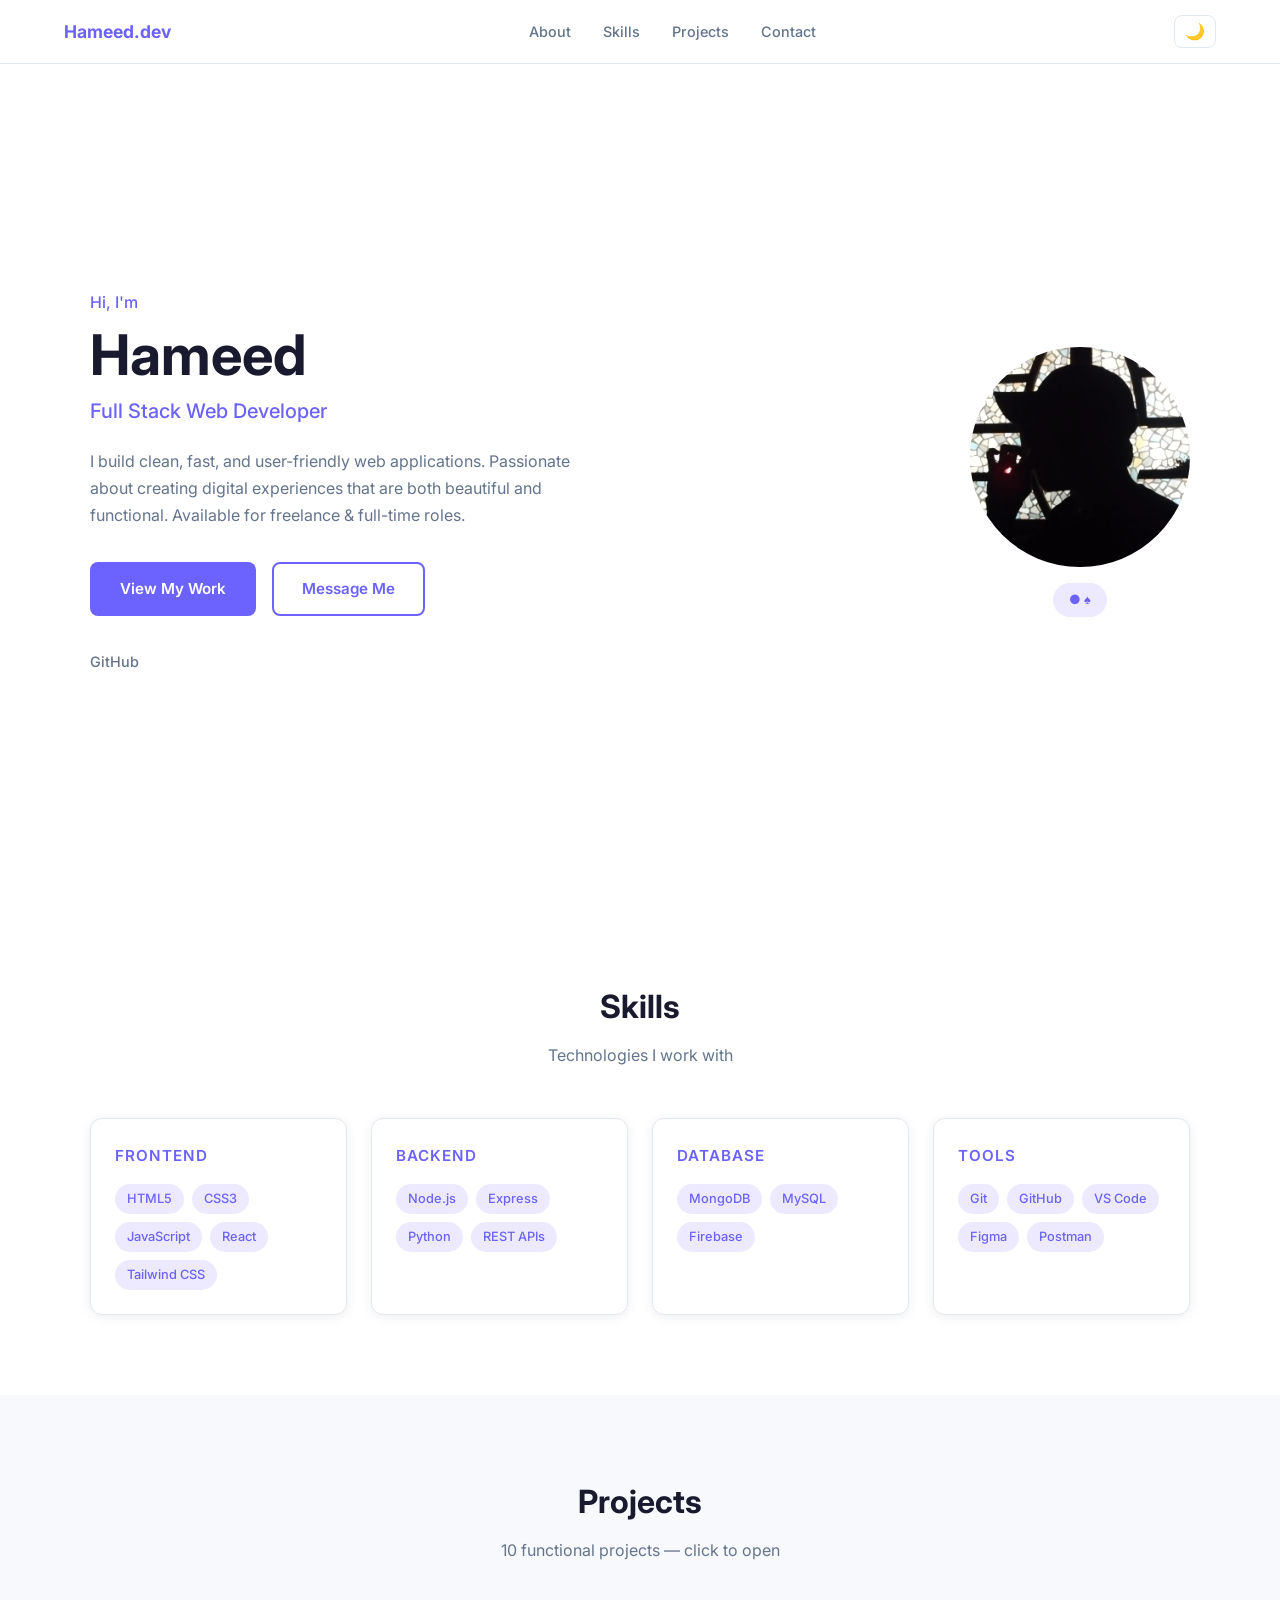
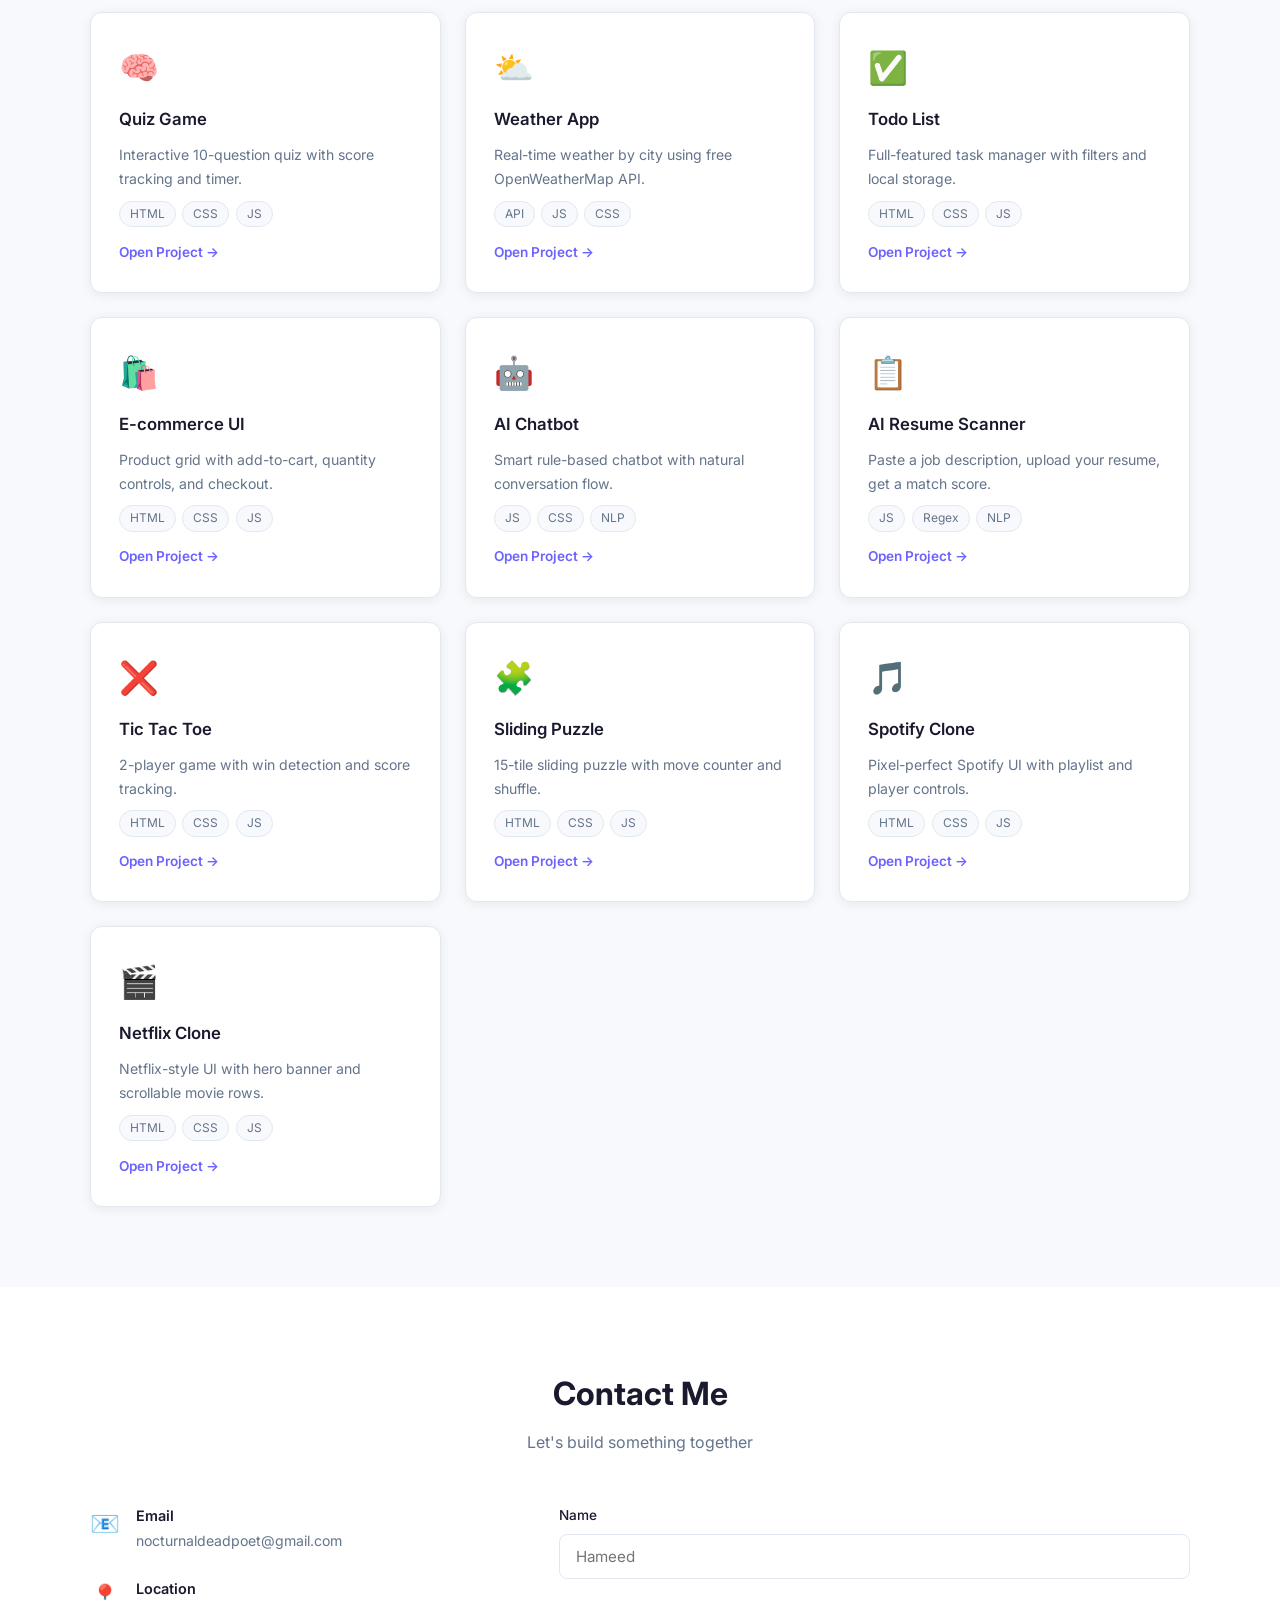
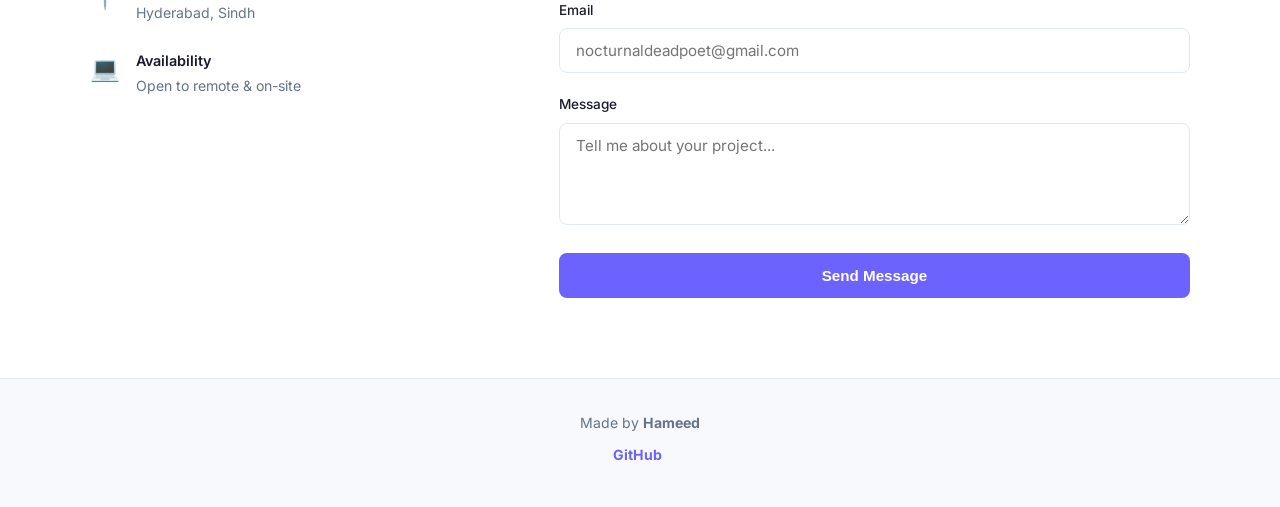
==== commit 28949a8c: "Update index.html avatar" ====
--- a/index.html
+++ b/index.html
@@ -225,7 +225,7 @@
 
   <!-- ====== FOOTER ====== -->
   <footer class="footer">
-    <p>Made with &#x2665; by <strong>Hameed</strong> &mdash; 2025</p>
+    <p>Made by <strong>Hameed</p>
     <p><a href="https://github.com/yourhandle" target="_blank">GitHub</a> &nbsp;
   </footer>
 
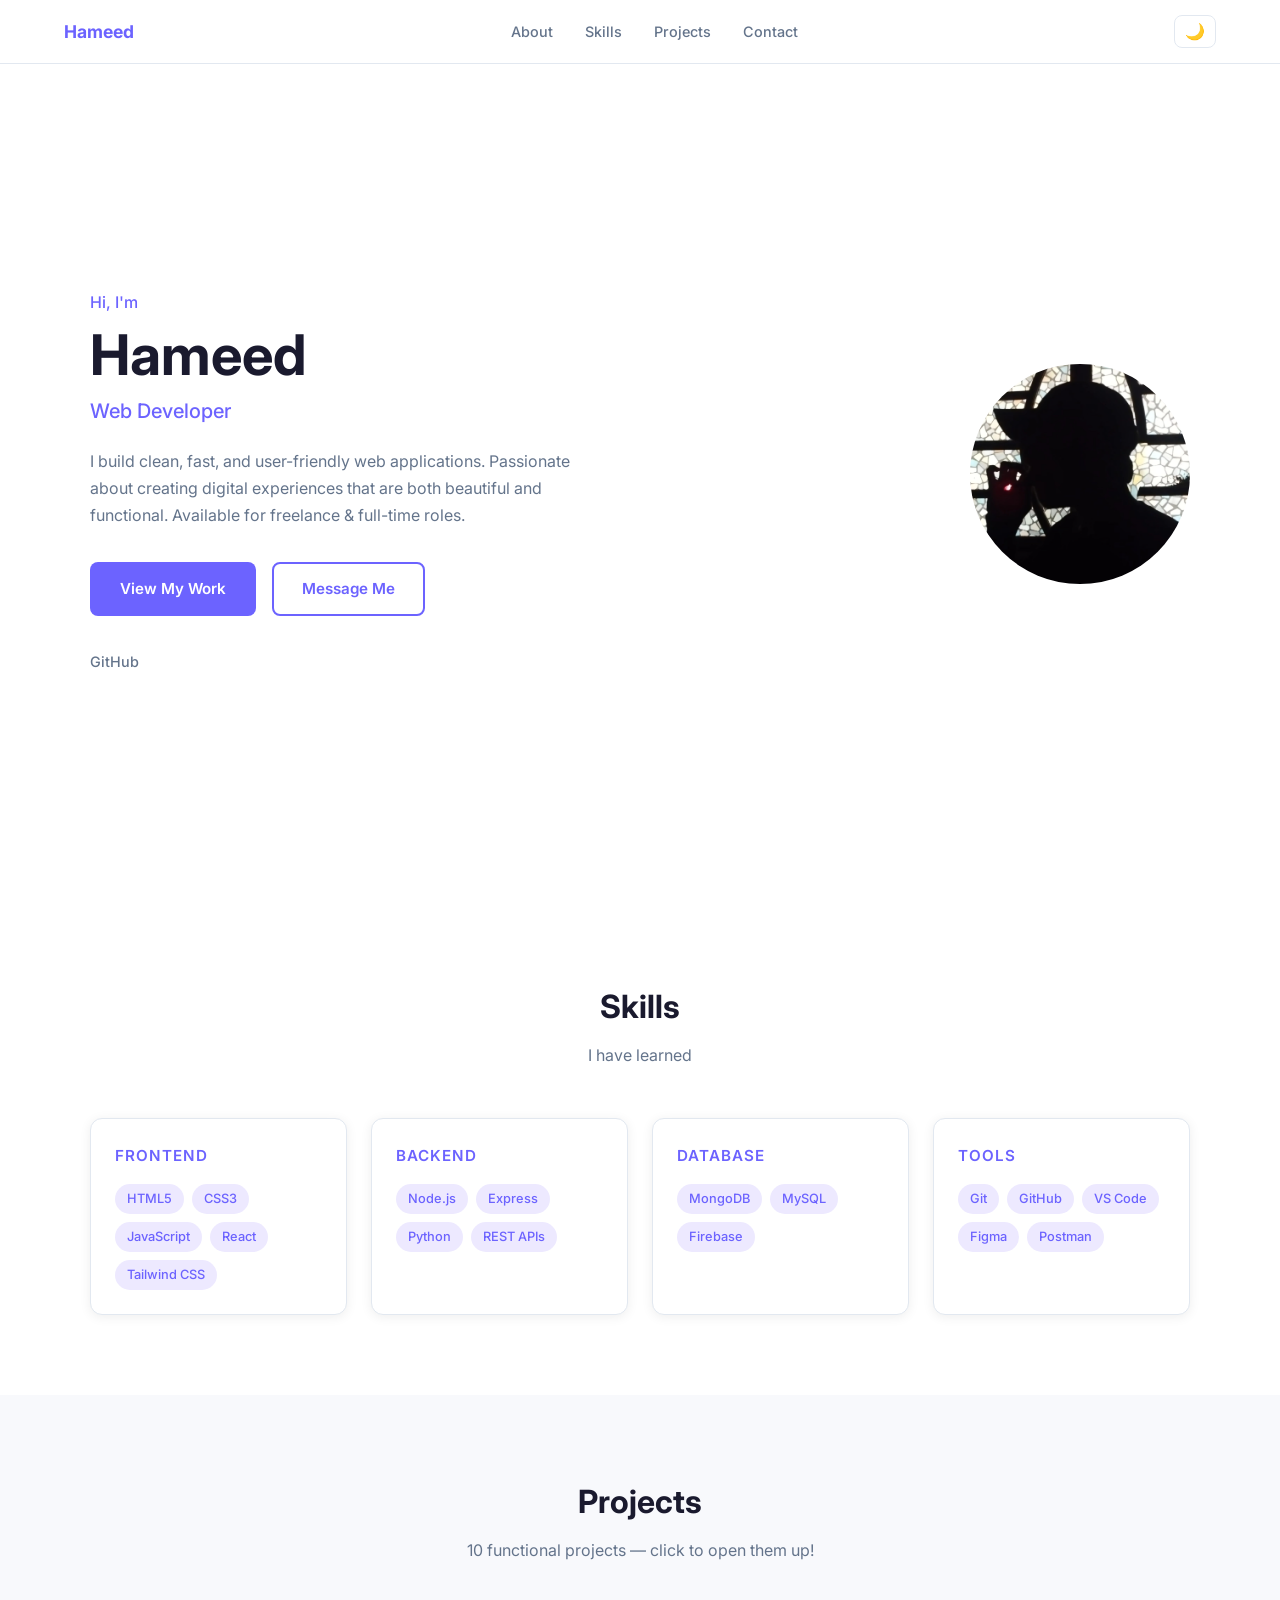
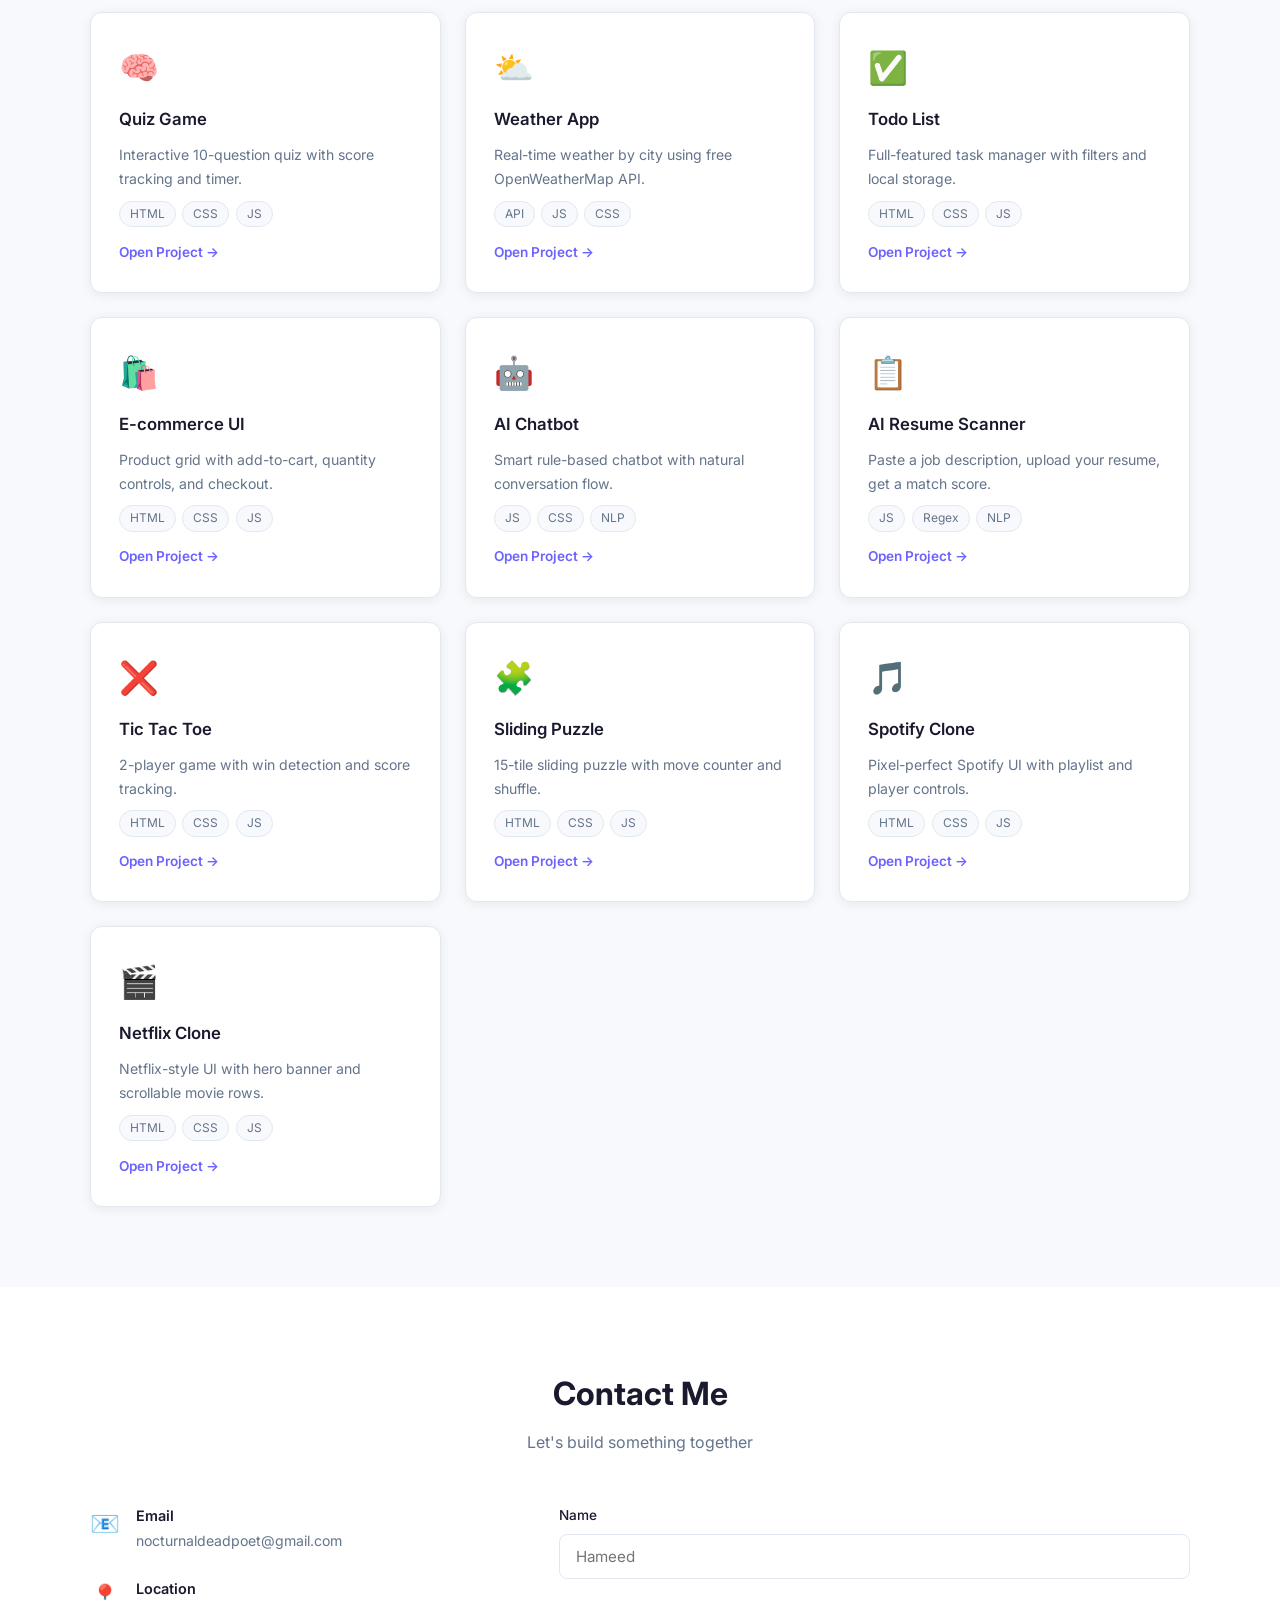
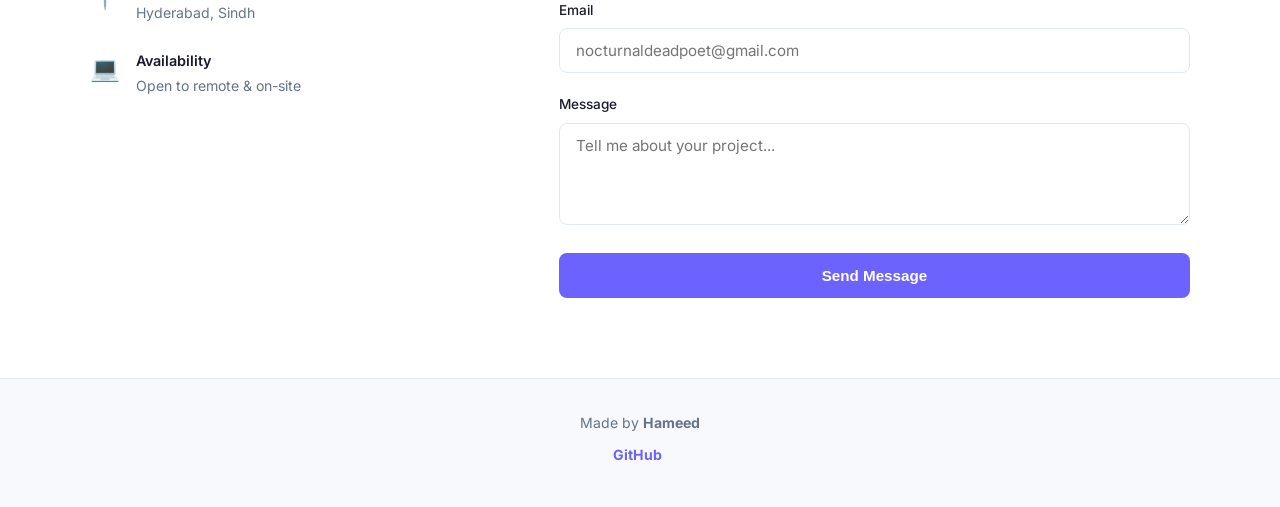
==== commit a3a76afd: "Update index.html avatar" ====
--- a/index.html
+++ b/index.html
@@ -3,7 +3,7 @@
 <head>
   <meta charset="UTF-8" />
   <meta name="viewport" content="width=device-width, initial-scale=1.0"/>
-  <meta name="description" content="Hameed — Full Stack Web Developer Portfolio"/>
+  <meta name="description" content="Hameed — Web Developer Portfolio"/>
   <title>Hameed | Web Developer</title>
   <link rel="stylesheet" href="style.css"/>
   <link rel="preconnect" href="https://fonts.googleapis.com"/>
@@ -13,7 +13,7 @@
 
   <!-- ====== NAVBAR ====== -->
   <nav class="navbar" id="navbar">
-    <div class="nav-brand">Hameed.dev</div>
+    <div class="nav-brand">Hameed</div>
     <ul class="nav-links">
       <li><a href="#about">About</a></li>
       <li><a href="#skills">Skills</a></li>
@@ -30,7 +30,7 @@
       <div class="hero-text">
         <p class="hero-greeting">Hi, I'm</p>
         <h1 class="hero-name">Hameed</h1>
-        <h2 class="hero-title">Full Stack Web Developer</h2>
+        <h2 class="hero-title">Web Developer</h2>
         <p class="hero-bio">
           I build clean, fast, and user-friendly web applications.
           Passionate about creating digital experiences that are both
@@ -47,8 +47,6 @@
       <div class="hero-avatar">
         <div class="avatar-circle">
           <img src="photo/profile.png" alt="photo.png">
-        </div>
-        <div class="status-badge">&#x25CF; ♠ </div>
       </div>
     </div>
   </section>
@@ -57,7 +55,7 @@
   <section class="section" id="skills">
     <div class="container">
       <h2 class="section-title">Skills</h2>
-      <p class="section-subtitle">Technologies I work with</p>
+      <p class="section-subtitle">I have learned</p>
       <div class="skills-grid">
         <div class="skill-category">
           <h3>Frontend</h3>
@@ -97,7 +95,7 @@
   <section class="section section-alt" id="projects">
     <div class="container">
       <h2 class="section-title">Projects</h2>
-      <p class="section-subtitle">10 functional projects — click to open</p>
+      <p class="section-subtitle">10 functional projects — click to open them up!</p>
       <div class="projects-grid">
 
         <a href="projects/quiz-game/index.html" class="project-card">
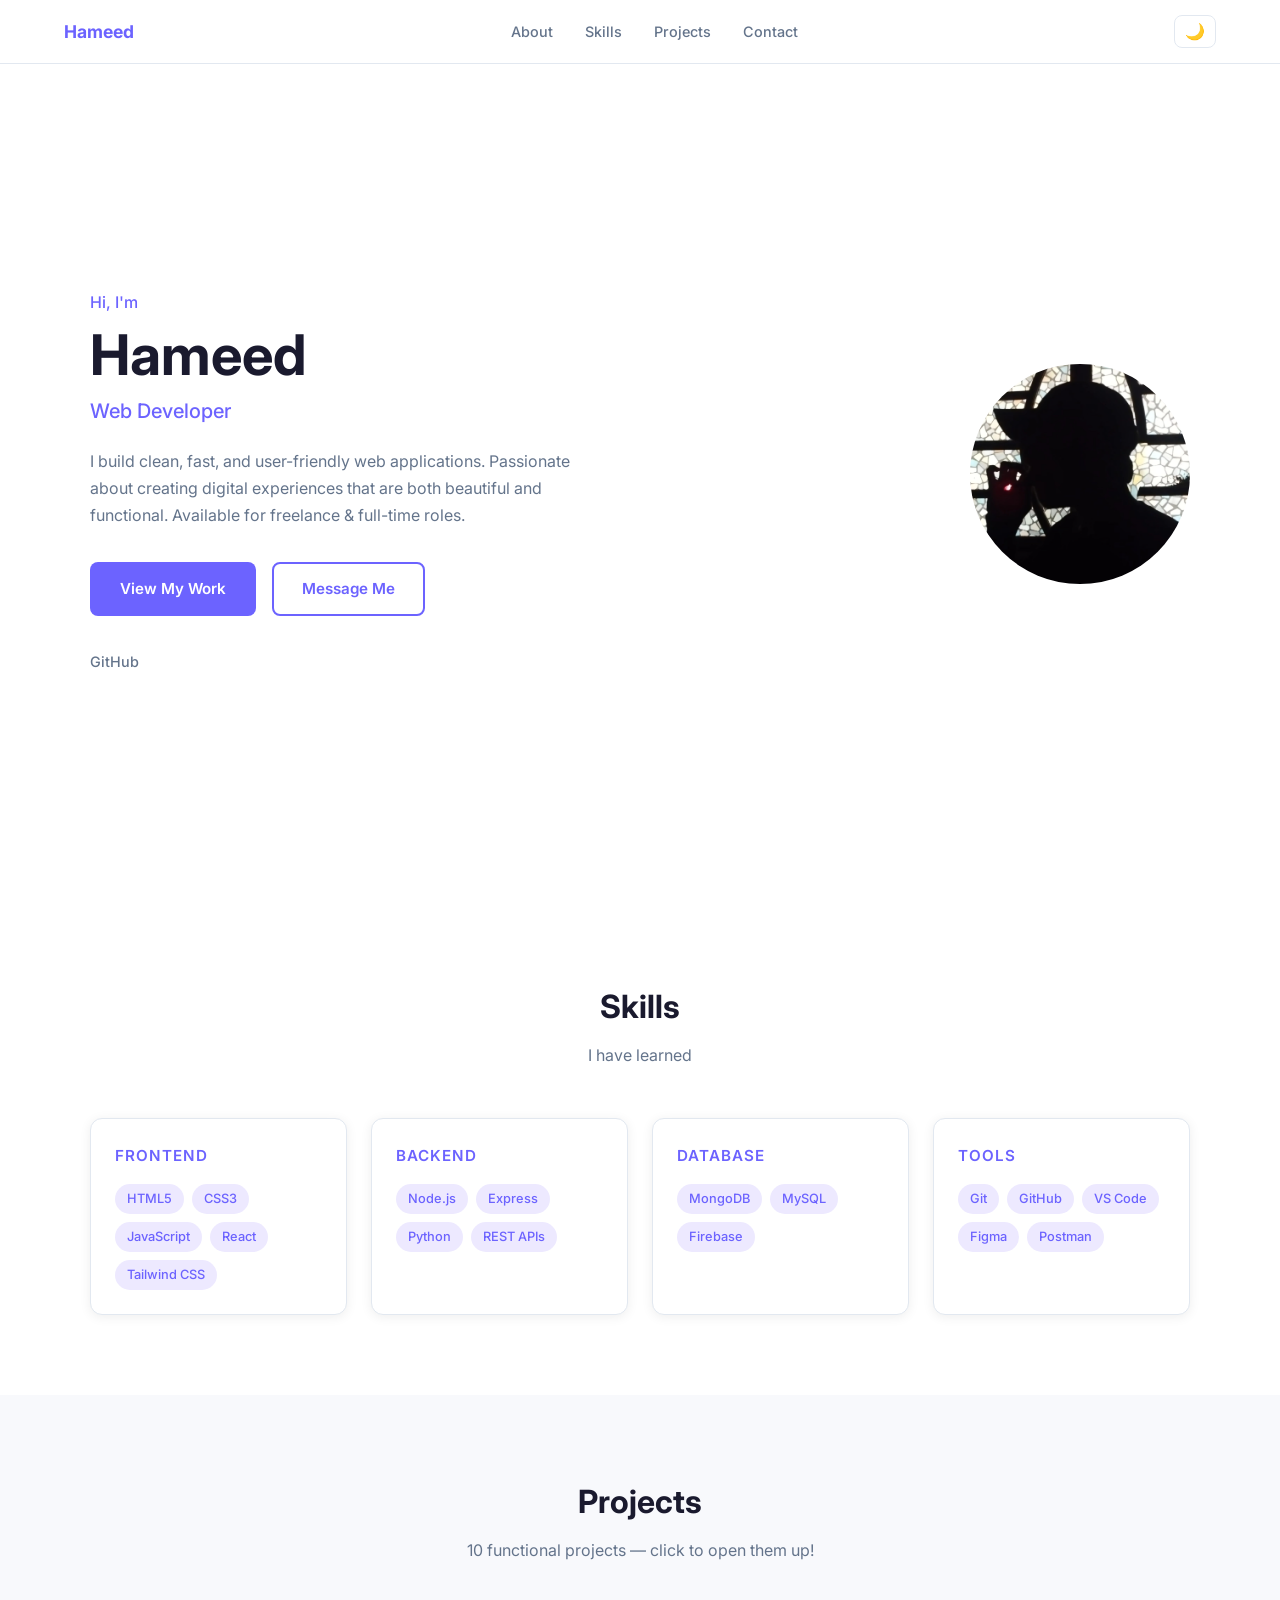
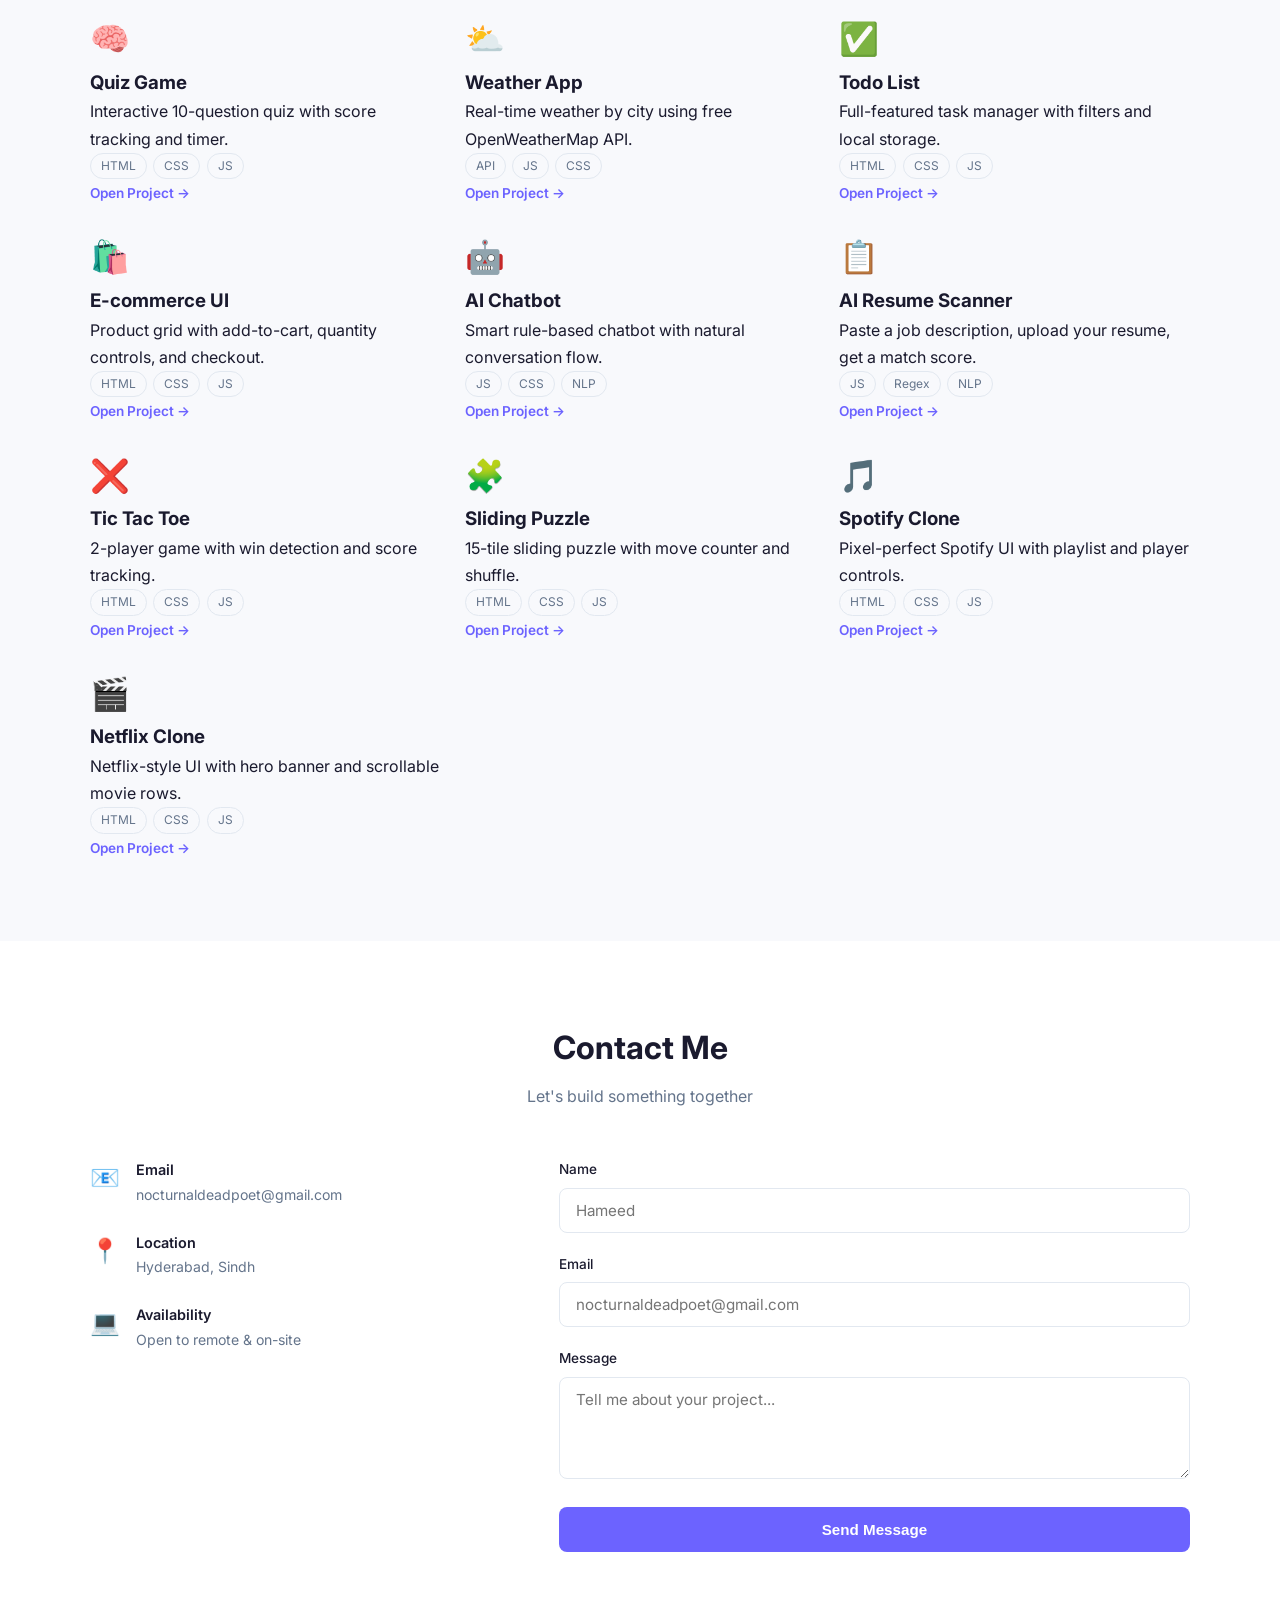
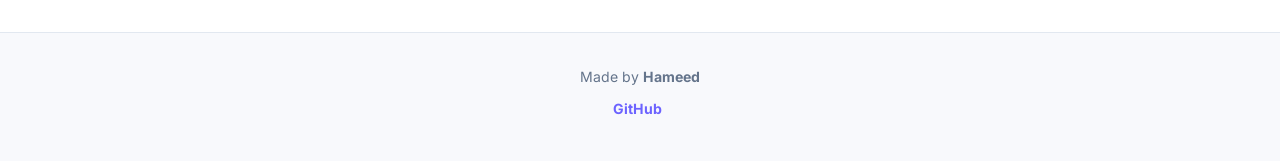
==== commit 8ee52a49: "update index.html avatar" ====
--- a/index.html
+++ b/index.html
@@ -98,7 +98,7 @@
       <p class="section-subtitle">10 functional projects — click to open them up!</p>
       <div class="projects-grid">
 
-        <a href="projects/quiz-game/index.html" class="project-card">
+        <a href="Projects/quiz-game/index.html">
           <div class="project-icon">&#x1F9E0;</div>
           <h3>Quiz Game</h3>
           <p>Interactive 10-question quiz with score tracking and timer.</p>
@@ -106,7 +106,7 @@
           <span class="project-link">Open Project →</span>
         </a>
 
-        <a href="projects/weather-app/index.html" class="project-card">
+        <a href="Projects/weather-app/index.html">
           <div class="project-icon">&#x26C5;</div>
           <h3>Weather App</h3>
           <p>Real-time weather by city using free OpenWeatherMap API.</p>
@@ -114,7 +114,7 @@
           <span class="project-link">Open Project →</span>
         </a>
 
-        <a href="projects/todo-list/index.html" class="project-card">
+        <a href="projects/todo-list/index.html">
           <div class="project-icon">&#x2705;</div>
           <h3>Todo List</h3>
           <p>Full-featured task manager with filters and local storage.</p>
@@ -122,7 +122,7 @@
           <span class="project-link">Open Project →</span>
         </a>
 
-        <a href="projects/ecommerce/index.html" class="project-card">
+        <a href="projects/ecommerce/index.html">
           <div class="project-icon">&#x1F6CD;&#xFE0F;</div>
           <h3>E-commerce UI</h3>
           <p>Product grid with add-to-cart, quantity controls, and checkout.</p>
@@ -130,7 +130,7 @@
           <span class="project-link">Open Project →</span>
         </a>
 
-        <a href="projects/chatbot/index.html" class="project-card">
+        <a href="projects/chatbot/index.html">
           <div class="project-icon">&#x1F916;</div>
           <h3>AI Chatbot</h3>
           <p>Smart rule-based chatbot with natural conversation flow.</p>
@@ -138,7 +138,7 @@
           <span class="project-link">Open Project →</span>
         </a>
 
-        <a href="projects/resume-scanner/index.html" class="project-card">
+        <a href="projects/resume-scanner/index.html">
           <div class="project-icon">&#x1F4CB;</div>
           <h3>AI Resume Scanner</h3>
           <p>Paste a job description, upload your resume, get a match score.</p>
@@ -146,7 +146,7 @@
           <span class="project-link">Open Project →</span>
         </a>
 
-        <a href="projects/tic-tac-toe/index.html" class="project-card">
+        <a href="projects/tic-tac-toe/index.html">
           <div class="project-icon">&#x274C;</div>
           <h3>Tic Tac Toe</h3>
           <p>2-player game with win detection and score tracking.</p>
@@ -154,7 +154,7 @@
           <span class="project-link">Open Project →</span>
         </a>
 
-        <a href="projects/puzzle-game/index.html" class="project-card">
+        <a href="projects/puzzle-game/index.html">
           <div class="project-icon">&#x1F9E9;</div>
           <h3>Sliding Puzzle</h3>
           <p>15-tile sliding puzzle with move counter and shuffle.</p>
@@ -162,7 +162,7 @@
           <span class="project-link">Open Project →</span>
         </a>
 
-        <a href="projects/spotify-clone/index.html" class="project-card">
+        <a href="projects/spotify-clone/index.html">
           <div class="project-icon">&#x1F3B5;</div>
           <h3>Spotify Clone</h3>
           <p>Pixel-perfect Spotify UI with playlist and player controls.</p>
@@ -170,7 +170,7 @@
           <span class="project-link">Open Project →</span>
         </a>
 
-        <a href="projects/netflix-clone/index.html" class="project-card">
+        <a href="projects/netflix-clone/index.html">
           <div class="project-icon">&#x1F3AC;</div>
           <h3>Netflix Clone</h3>
           <p>Netflix-style UI with hero banner and scrollable movie rows.</p>
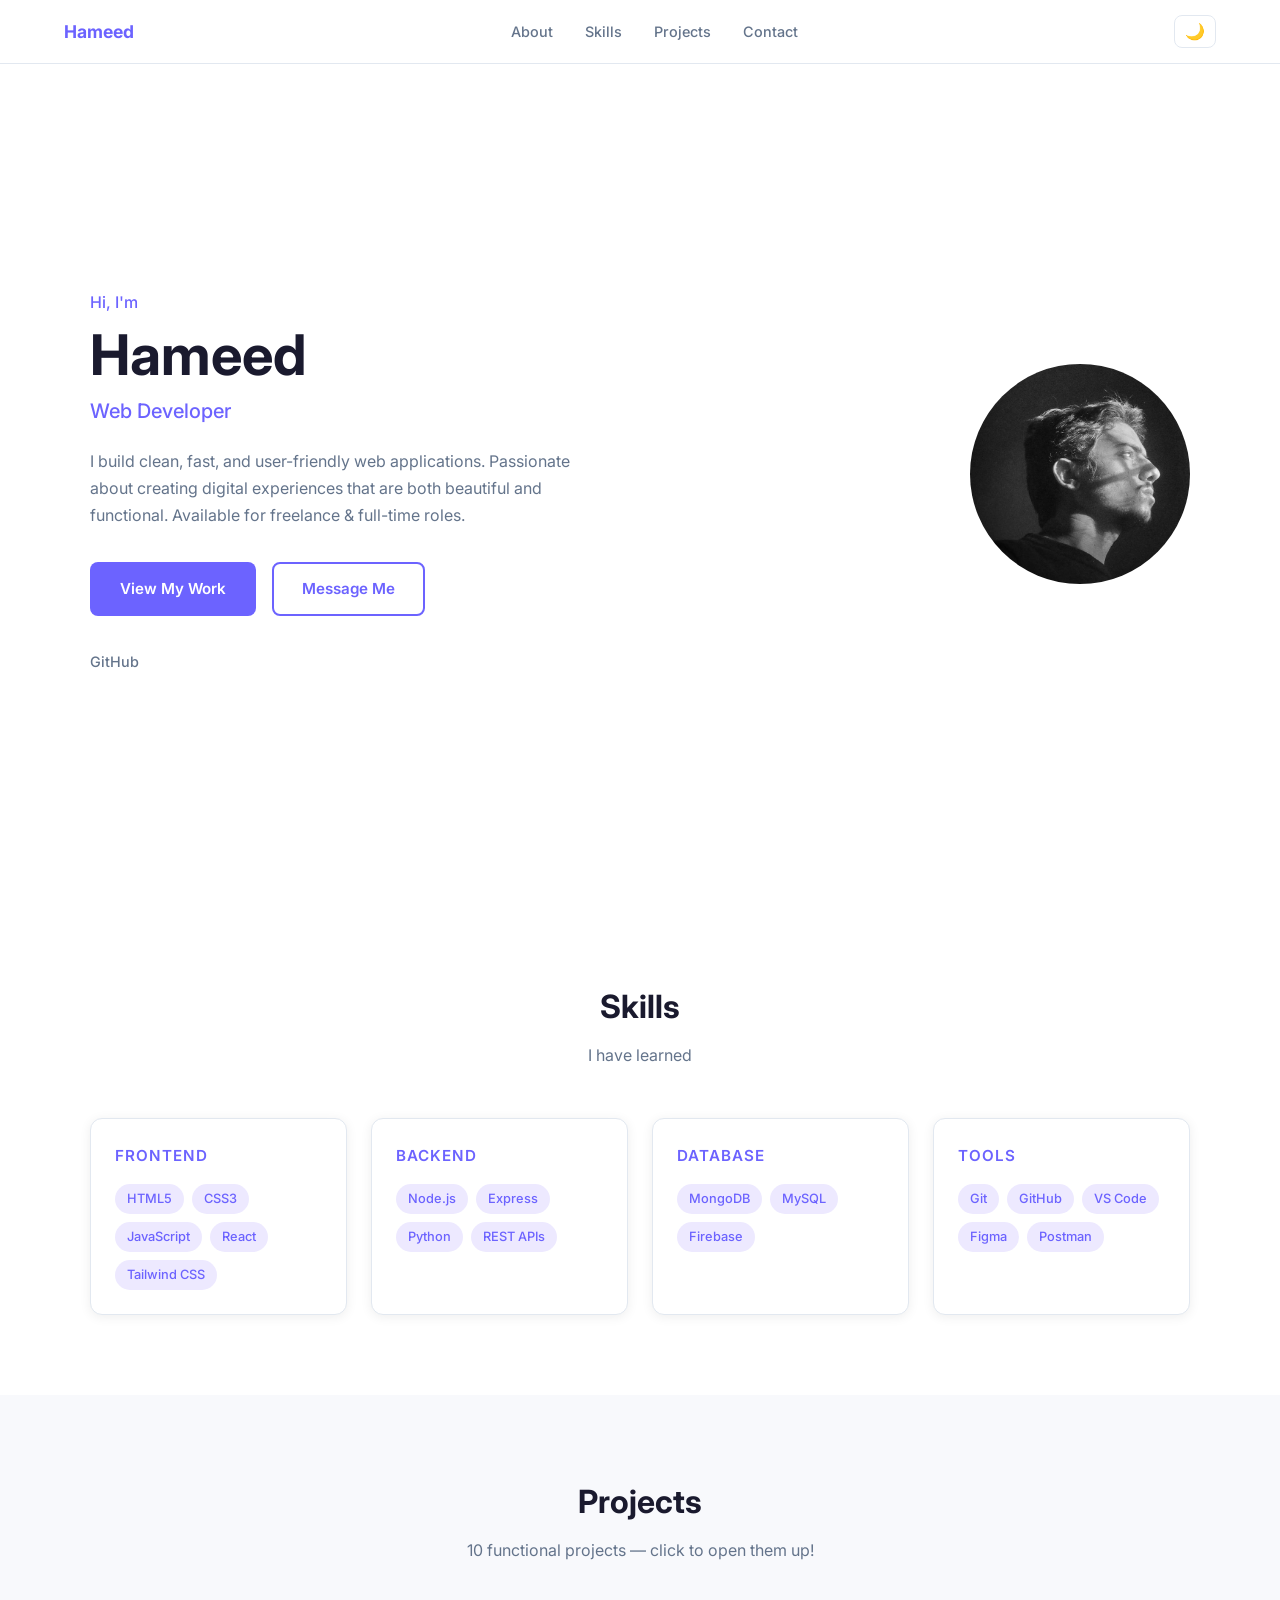
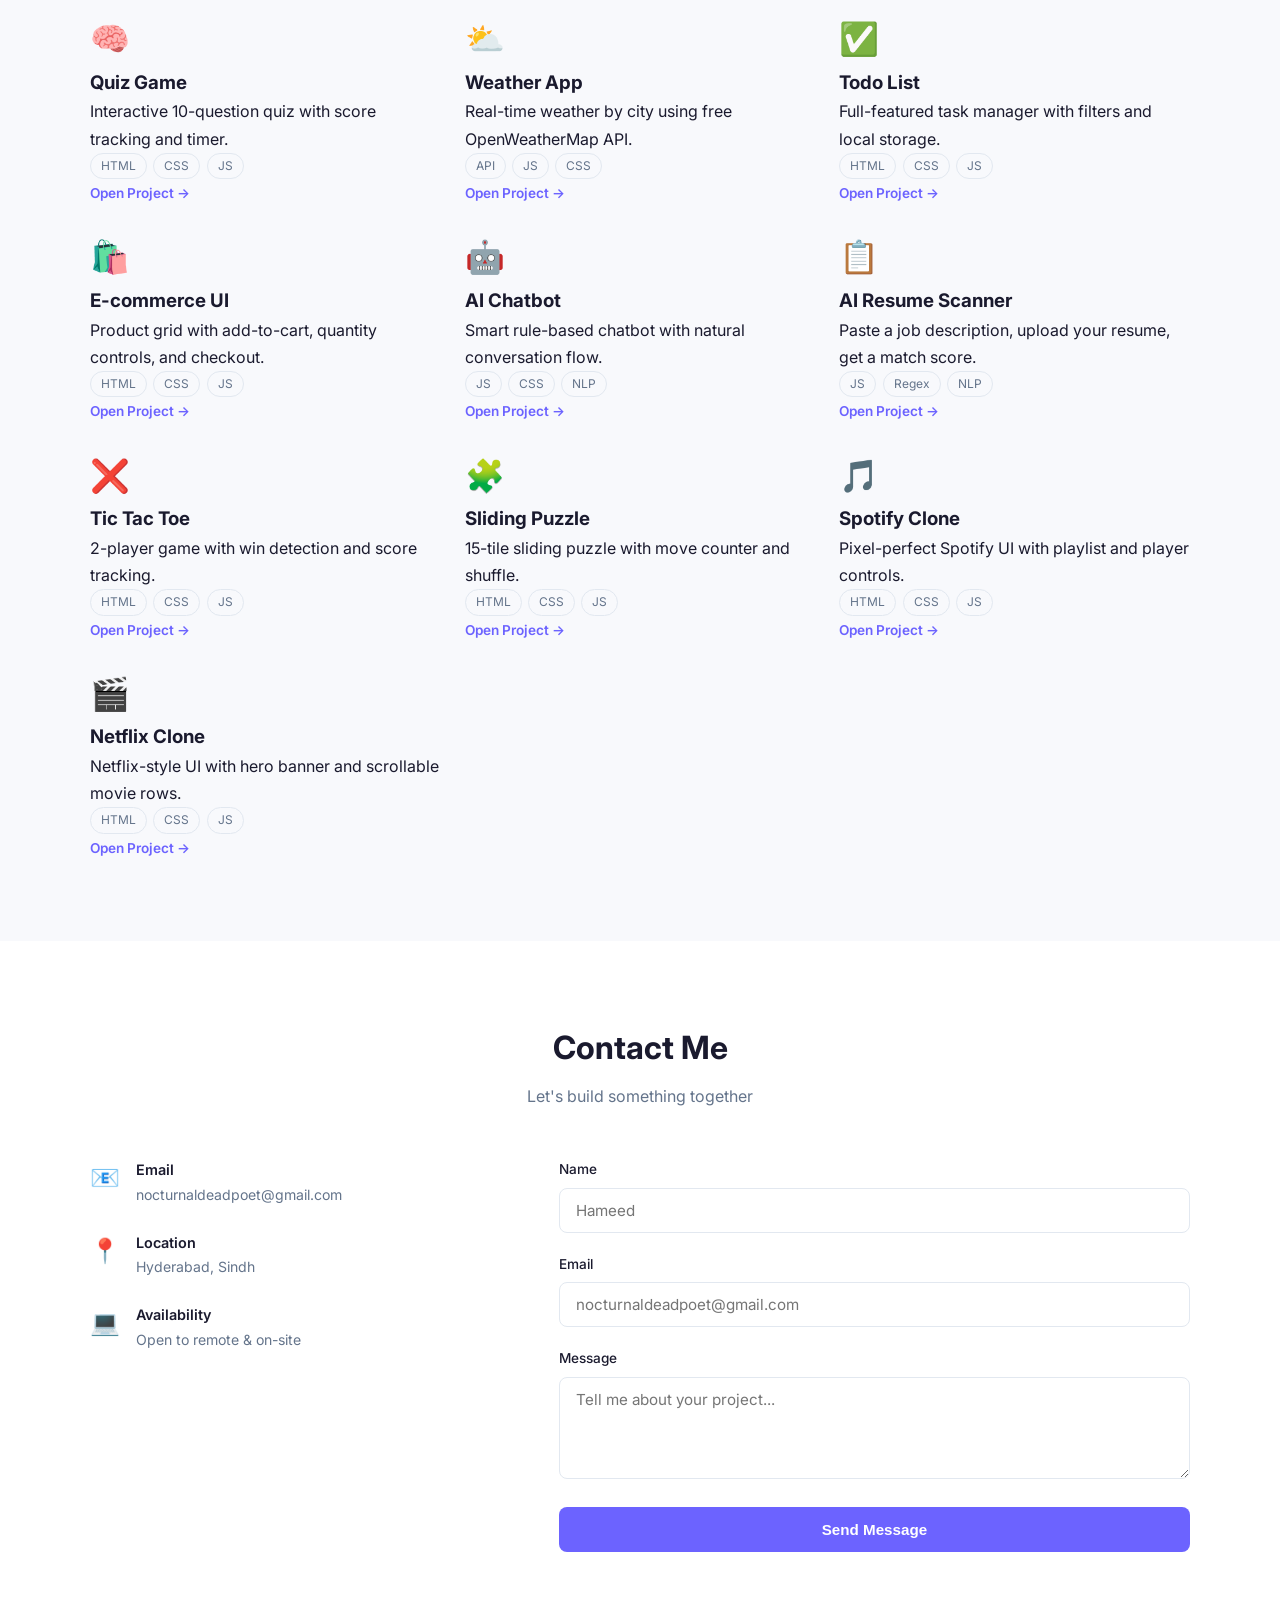
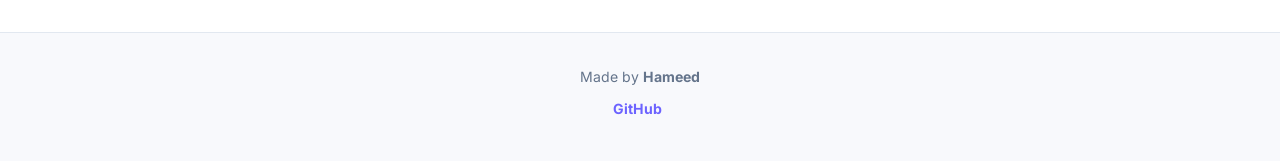
==== commit 1a8e1dea: "update index.html avatar" ====
--- a/index.html
+++ b/index.html
@@ -46,7 +46,7 @@
       </div>
       <div class="hero-avatar">
         <div class="avatar-circle">
-          <img src="photo/profile.png" alt="photo.png">
+          <img src="photo/pro2.png" alt="photo.png">
       </div>
     </div>
   </section>
@@ -98,7 +98,7 @@
       <p class="section-subtitle">10 functional projects — click to open them up!</p>
       <div class="projects-grid">
 
-        <a href="Projects/quiz-game/index.html">
+        <a href="./projects/quiz-game/index.html">
           <div class="project-icon">&#x1F9E0;</div>
           <h3>Quiz Game</h3>
           <p>Interactive 10-question quiz with score tracking and timer.</p>
@@ -106,7 +106,7 @@
           <span class="project-link">Open Project →</span>
         </a>
 
-        <a href="Projects/weather-app/index.html">
+        <a href="./Projects/weather-app/index.html">
           <div class="project-icon">&#x26C5;</div>
           <h3>Weather App</h3>
           <p>Real-time weather by city using free OpenWeatherMap API.</p>
@@ -114,7 +114,7 @@
           <span class="project-link">Open Project →</span>
         </a>
 
-        <a href="projects/todo-list/index.html">
+        <a href="./projects/todo-list/index.html">
           <div class="project-icon">&#x2705;</div>
           <h3>Todo List</h3>
           <p>Full-featured task manager with filters and local storage.</p>
@@ -122,7 +122,7 @@
           <span class="project-link">Open Project →</span>
         </a>
 
-        <a href="projects/ecommerce/index.html">
+        <a href="./projects/ecommerce/index.html">
           <div class="project-icon">&#x1F6CD;&#xFE0F;</div>
           <h3>E-commerce UI</h3>
           <p>Product grid with add-to-cart, quantity controls, and checkout.</p>
@@ -130,7 +130,7 @@
           <span class="project-link">Open Project →</span>
         </a>
 
-        <a href="projects/chatbot/index.html">
+        <a href="./projects/chatbot/index.html">
           <div class="project-icon">&#x1F916;</div>
           <h3>AI Chatbot</h3>
           <p>Smart rule-based chatbot with natural conversation flow.</p>
@@ -138,7 +138,7 @@
           <span class="project-link">Open Project →</span>
         </a>
 
-        <a href="projects/resume-scanner/index.html">
+        <a href="./projects/resume-scanner/index.html">
           <div class="project-icon">&#x1F4CB;</div>
           <h3>AI Resume Scanner</h3>
           <p>Paste a job description, upload your resume, get a match score.</p>
@@ -146,7 +146,7 @@
           <span class="project-link">Open Project →</span>
         </a>
 
-        <a href="projects/tic-tac-toe/index.html">
+        <a href="./projects/tic-tac-toe/index.html">
           <div class="project-icon">&#x274C;</div>
           <h3>Tic Tac Toe</h3>
           <p>2-player game with win detection and score tracking.</p>
@@ -154,7 +154,7 @@
           <span class="project-link">Open Project →</span>
         </a>
 
-        <a href="projects/puzzle-game/index.html">
+        <a href="./projects/puzzle-game/index.html">
           <div class="project-icon">&#x1F9E9;</div>
           <h3>Sliding Puzzle</h3>
           <p>15-tile sliding puzzle with move counter and shuffle.</p>
@@ -162,7 +162,7 @@
           <span class="project-link">Open Project →</span>
         </a>
 
-        <a href="projects/spotify-clone/index.html">
+        <a href="./projects/spotify-clone/index.html">
           <div class="project-icon">&#x1F3B5;</div>
           <h3>Spotify Clone</h3>
           <p>Pixel-perfect Spotify UI with playlist and player controls.</p>
@@ -170,7 +170,7 @@
           <span class="project-link">Open Project →</span>
         </a>
 
-        <a href="projects/netflix-clone/index.html">
+        <a href="./projects/netflix-clone/index.html">
           <div class="project-icon">&#x1F3AC;</div>
           <h3>Netflix Clone</h3>
           <p>Netflix-style UI with hero banner and scrollable movie rows.</p>
